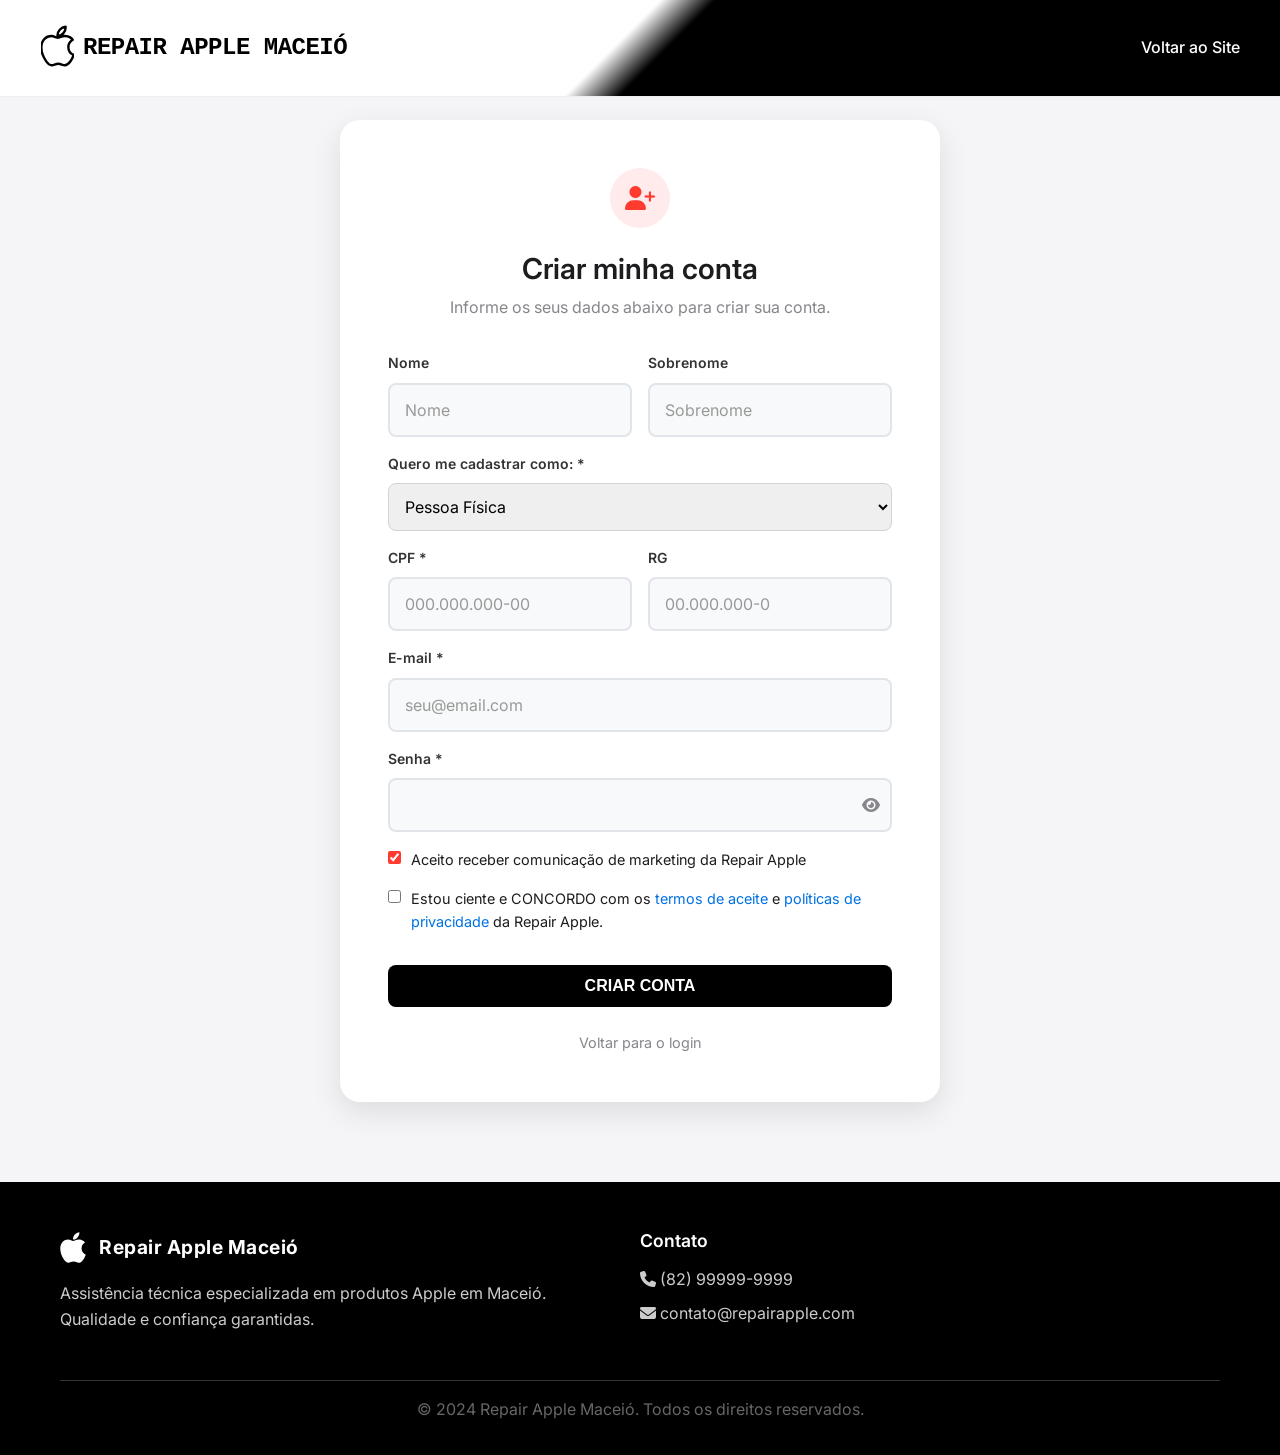
==== cadastro.html @ fc798af6 "Implement purchase flow, registration page, and UI updates" ====
<!DOCTYPE html>
<html lang="pt-BR">
<head>
    <meta charset="UTF-8">
    <meta name="viewport" content="width=device-width, initial-scale=1.0">
    <title>Cadastro - Repair Apple Maceió</title>
    <meta name="description" content="Crie sua conta na Repair Apple Maceió.">
    <link rel="stylesheet" href="styles.css?v=3.1">
    <link rel="preconnect" href="https://fonts.googleapis.com">
    <link rel="preconnect" href="https://fonts.gstatic.com" crossorigin>
    <link href="https://fonts.googleapis.com/css2?family=Inter:wght@300;400;500;600;700&display=swap" rel="stylesheet">
    <link rel="stylesheet" href="https://cdnjs.cloudflare.com/ajax/libs/font-awesome/6.4.0/css/all.min.css">
    <style>
        .login-section {
            padding: 120px 0 80px;
            background-color: #f5f5f7;
            min-height: 80vh;
            display: flex;
            align-items: center;
            justify-content: center;
        }
        .login-container {
            width: 100%;
            max-width: 600px; /* Reduced max-width for single column focus */
            margin: 0 auto;
            background: #fff;
            padding: 3rem;
            border-radius: 20px;
            box-shadow: 0 10px 30px rgba(0,0,0,0.1);
            display: flex;
            flex-direction: column;
            align-items: center;
        }
        
        .column-icon {
            width: 60px;
            height: 60px;
            border-radius: 50%;
            display: flex;
            align-items: center;
            justify-content: center;
            font-size: 1.5rem;
            margin-bottom: 1.5rem;
            background-color: #ffebeb;
            color: #ff3b30;
        }
        
        .column-title {
            font-size: 1.8rem;
            font-weight: 600;
            margin-bottom: 0.5rem;
            color: #1d1d1f;
        }
        
        .column-text {
            color: #86868b;
            margin-bottom: 2rem;
            font-size: 1rem;
            text-align: center;
        }
        
        .form-row {
            display: flex;
            gap: 1rem;
            width: 100%;
        }
        
        .form-group {
            width: 100%;
            margin-bottom: 1rem;
            text-align: left;
        }
        
        .form-label {
            display: block;
            margin-bottom: 0.5rem;
            font-size: 0.9rem;
            color: #1d1d1f;
            font-weight: 500;
        }
        
        .form-input, .form-select {
            width: 100%;
            padding: 12px;
            border: 1px solid #d2d2d7;
            border-radius: 8px;
            font-size: 1rem;
            transition: border-color 0.3s;
            font-family: 'Inter', sans-serif;
        }
        
        .form-input:focus, .form-select:focus {
            border-color: #0071e3;
            outline: none;
        }
        
        .password-container {
            position: relative;
        }
        
        .password-toggle {
            position: absolute;
            right: 12px;
            top: 50%;
            transform: translateY(-50%);
            color: #86868b;
            cursor: pointer;
        }
        
        .checkbox-group {
            width: 100%;
            display: flex;
            align-items: flex-start;
            gap: 10px;
            margin-bottom: 1rem;
            font-size: 0.9rem;
            color: #1d1d1f;
        }

        .checkbox-group input[type="checkbox"] {
            margin-top: 3px;
        }
        
        .checkbox-text a {
            color: #0071e3;
            text-decoration: none;
        }
        
        .checkbox-text a:hover {
            text-decoration: underline;
        }
        
        .btn-full {
            width: 100%;
            padding: 12px;
            border-radius: 8px;
            font-size: 1rem;
            font-weight: 600;
            cursor: pointer;
            transition: all 0.3s;
            border: none;
            margin-top: 1rem;
        }
        
        .btn-register {
            background-color: #000000; /* Black */
            color: white;
        }
        
        .btn-register:hover {
            background-color: #333333;
            transform: translateY(-2px);
        }
        
        .back-link {
            margin-top: 1.5rem;
            color: #86868b;
            text-decoration: none;
            font-size: 0.9rem;
            transition: color 0.3s;
        }
        
        .back-link:hover {
            color: #1d1d1f;
        }

        @media (max-width: 768px) {
            .form-row {
                flex-direction: column;
                gap: 0;
            }
            .login-container {
                padding: 2rem;
            }
        }
    </style>
</head>
<body>
    <!-- Header -->
    <header class="header">
        <nav class="nav">
            <div class="nav-container">
                <div class="nav-logo">
                    <a href="index.html" style="text-decoration: none; color: inherit; display: flex; align-items: center;">
                        <span class="logo-text">REPAIR APPLE MACEIÓ</span>
                    </a>
                </div>
                <!-- Simplified Menu -->
                <ul class="nav-menu">
                    <li><a href="index.html" class="nav-link">Voltar ao Site</a></li>
                </ul>
                <div class="nav-toggle">
                    <span class="bar"></span>
                    <span class="bar"></span>
                    <span class="bar"></span>
                </div>
            </div>
        </nav>
    </header>

    <section class="login-section">
        <div class="login-container">
            <div class="column-icon">
                <i class="fas fa-user-plus"></i>
            </div>
            <h2 class="column-title">Criar minha conta</h2>
            <p class="column-text">Informe os seus dados abaixo para criar sua conta.</p>
            
            <form style="width: 100%;">
                <div class="form-row">
                    <div class="form-group">
                        <label class="form-label">Nome</label>
                        <input type="text" class="form-input" placeholder="Nome" required>
                    </div>
                    <div class="form-group">
                        <label class="form-label">Sobrenome</label>
                        <input type="text" class="form-input" placeholder="Sobrenome" required>
                    </div>
                </div>
                
                <div class="form-group">
                    <label class="form-label">Quero me cadastrar como: *</label>
                    <select class="form-select">
                        <option value="pf">Pessoa Física</option>
                        <option value="pj">Pessoa Jurídica</option>
                    </select>
                </div>
                
                <div class="form-row">
                    <div class="form-group">
                        <label class="form-label">CPF *</label>
                        <input type="text" class="form-input" placeholder="000.000.000-00" required>
                    </div>
                    <div class="form-group">
                        <label class="form-label">RG</label>
                        <input type="text" class="form-input" placeholder="00.000.000-0">
                    </div>
                </div>
                
                <div class="form-group">
                    <label class="form-label">E-mail *</label>
                    <input type="email" class="form-input" placeholder="seu@email.com" required>
                </div>
                
                <div class="form-group">
                    <label class="form-label">Senha *</label>
                    <div class="password-container">
                        <input type="password" class="form-input" required>
                        <i class="fas fa-eye password-toggle"></i>
                    </div>
                </div>
                
                <div class="checkbox-group">
                    <input type="checkbox" id="marketing" checked style="accent-color: #ff3b30;">
                    <label for="marketing" class="checkbox-text">Aceito receber comunicação de marketing da Repair Apple</label>
                </div>
                
                <div class="checkbox-group">
                    <input type="checkbox" id="terms" required>
                    <label for="terms" class="checkbox-text">Estou ciente e CONCORDO com os <a href="#">termos de aceite</a> e <a href="#">políticas de privacidade</a> da Repair Apple.</label>
                </div>
                
                <button type="submit" class="btn-full btn-register">CRIAR CONTA</button>
            </form>
            
            <a href="login.html" class="back-link">Voltar para o login</a>
        </div>
    </section>

    <!-- Footer -->
    <footer class="footer">
        <div class="container">
            <div class="footer-content">
                <div class="footer-section">
                    <div class="footer-logo">
                        <img src="Logo/apple-icon-white.svg" alt="Repair Apple Maceió" class="footer-icon">
                        <span class="footer-logo-text">Repair Apple Maceió</span>
                    </div>
                    <p class="footer-description">Assistência técnica especializada em produtos Apple em Maceió. Qualidade e confiança garantidas.</p>
                </div>
                <div class="footer-section">
                    <h3 class="footer-title">Contato</h3>
                    <ul class="footer-links">
                        <li><a href="#"><i class="fas fa-phone"></i> (82) 99999-9999</a></li>
                        <li><a href="#"><i class="fas fa-envelope"></i> contato@repairapple.com</a></li>
                    </ul>
                </div>
            </div>
            <div class="footer-bottom">
                <p>&copy; 2024 Repair Apple Maceió. Todos os direitos reservados.</p>
            </div>
        </div>
    </footer>

    <script>
        document.addEventListener('DOMContentLoaded', () => {
            // Mobile Navigation Toggle
            const navToggle = document.querySelector('.nav-toggle');
            const navMenu = document.querySelector('.nav-menu');
            
            if (navToggle && navMenu) {
                navToggle.addEventListener('click', () => {
                    navMenu.classList.toggle('active');
                    const bars = navToggle.querySelectorAll('.bar');
                    bars.forEach((bar, index) => {
                        if (navMenu.classList.contains('active')) {
                            if (index === 0) bar.style.transform = 'rotate(45deg) translate(5px, 5px)';
                            if (index === 1) bar.style.opacity = '0';
                            if (index === 2) bar.style.transform = 'rotate(-45deg) translate(7px, -6px)';
                        } else {
                            bar.style.transform = 'none';
                            bar.style.opacity = '1';
                        }
                    });
                });
            }

            // Password Toggle
            const passwordToggle = document.querySelector('.password-toggle');
            const passwordInput = passwordToggle.previousElementSibling;
            
            passwordToggle.addEventListener('click', () => {
                const type = passwordInput.getAttribute('type') === 'password' ? 'text' : 'password';
                passwordInput.setAttribute('type', type);
                passwordToggle.classList.toggle('fa-eye');
                passwordToggle.classList.toggle('fa-eye-slash');
            });
        });
    </script>
</body>
</html>
---- styles.css ----
/* Reset and Base Styles */
* {
    margin: 0;
    padding: 0;
    box-sizing: border-box;
}

html {
    scroll-behavior: smooth;
}

body {
    font-family: 'Inter', -apple-system, BlinkMacSystemFont, 'Segoe UI', Roboto, sans-serif;
    line-height: 1.6;
    color: #333;
    background-color: #ffffff;
}

/* Container */
.container {
    max-width: 1200px;
    margin: 0 auto;
    padding: 0 20px;
}

/* Typography */
h1, h2, h3, h4, h5, h6 {
    font-weight: 600;
    line-height: 1.2;
    margin-bottom: 1rem;
}

p {
    margin-bottom: 1rem;
    color: #666;
}

.highlight {
    color: #000;
    font-weight: 700;
}

/* Buttons */
.btn {
    display: inline-block;
    padding: 12px 24px;
    border-radius: 8px;
    text-decoration: none;
    font-weight: 500;
    font-size: 14px;
    transition: all 0.3s ease;
    cursor: pointer;
    border: 2px solid transparent;
    text-align: center;
}

.btn.compare-product {
    border: 2px solid black;
    color: white;
    background-color: black;
}

.btn.compare-product:hover {
    background-color: #333;
    border-color: black;
    color: white;
    transform: translateY(-2px);
}

.btn-primary {
    background-color: #fff;
    color: #000;
    border-color: #fff;
}

.btn-primary:hover {
    background-color: #f0f0f0;
    border-color: #f0f0f0;
    transform: translateY(-2px);
}

.btn-secondary {
    background-color: transparent;
    color: #fff;
    border-color: #fff;
}

.btn-secondary:hover {
    background-color: #fff;
    color: #000;
    transform: translateY(-2px);
}

.btn-outline {
    background-color: transparent;
    color: #666;
    border-color: #ddd;
}

.btn-outline:hover {
    background-color: #000;
    color: #fff;
    border-color: #000;
}

.btn-full {
    width: 100%;
}

/* Header */
.header {
    position: fixed;
    top: 0;
    left: 0;
    right: 0;
    background-color: rgba(255, 255, 255, 0.95);
    backdrop-filter: blur(10px);
    z-index: 1000;
    border-bottom: 1px solid #eee;
}

.nav {
    padding: 1rem 0;
    background: linear-gradient(135deg, #ffffff 0%, #ffffff 45%, #000000 55%, #000000 100%);
    position: relative;
}

.nav::before {
    content: '';
    position: absolute;
    top: 0;
    left: 0;
    right: 0;
    bottom: 0;
    background: linear-gradient(135deg, #ffffff 0%, #ffffff 48%, #000000 52%, #000000 100%);
    clip-path: ellipse(150% 100% at 50% 0%);
}

.nav-container {
    max-width: 100%;
    margin: 0 auto;
    padding: 0 40px;
    display: flex;
    align-items: center;
    position: relative;
    z-index: 2;
    gap: 2rem;
}

.nav-logo {
    display: flex;
    align-items: center;
    gap: 0.5rem;
}

.nav-logo .logo-text {
    font-family: 'Courier New', monospace;
    font-size: 1.5rem;
    font-weight: bold;
    color: #000;
    letter-spacing: -0.5px;
    line-height: 64px;
    text-shadow: 1px 1px 2px rgba(255,255,255,0.8);
    display: flex;
    align-items: center;
}

.nav-logo .logo-text::before {
    content: '';
    display: inline-block;
    width: 35px;
    height: 44px;
    background-image: url('Logo/apple-icon.svg?v=2');
    background-size: contain;
    background-repeat: no-repeat;
    background-position: center;
    margin-right: 0.5rem;
    vertical-align: middle;
    margin-bottom: 5px;
}

.nav-menu {
    display: flex;
    list-style: none;
    gap: 1.5rem;
    margin-left: auto;
}

.nav-link {
    text-decoration: none;
    color: #ffffff;
    font-weight: 500;
    transition: color 0.3s ease;
    text-shadow: 1px 1px 2px rgba(0,0,0,0.5);
}

.nav-link:hover {
    color: #f0f0f0;
    text-shadow: 1px 1px 3px rgba(0,0,0,0.7);
}

.nav-cart {
    display: flex;
    align-items: center;
    margin-left: 0.5rem;
    position: relative;
}

.cart-link {
    position: relative;
    color: #ffffff;
    font-size: 1.2rem;
    text-decoration: none;
    padding: 0.5rem;
    border-radius: 50%;
    transition: all 0.3s ease;
    text-shadow: 1px 1px 2px rgba(0,0,0,0.5);
}

.cart-link:hover {
    color: #f0f0f0;
    background-color: rgba(255,255,255,0.1);
}

.cart-count {
    position: absolute;
    top: -5px;
    right: -5px;
    background-color: #ff4444;
    color: white;
    font-size: 0.7rem;
    font-weight: bold;
    padding: 2px 6px;
    border-radius: 50%;
    min-width: 18px;
    height: 18px;
    display: flex;
    align-items: center;
    justify-content: center;
    box-shadow: 0 2px 4px rgba(0,0,0,0.3);
}

.cart-dropdown {
    position: absolute;
    top: 100%;
    right: 0;
    width: 350px;
    background: white;
    border-radius: 12px;
    box-shadow: 0 10px 30px rgba(0,0,0,0.15);
    opacity: 0;
    visibility: hidden;
    transform: translateY(-10px) scale(0.95);
    transition: all 0.4s cubic-bezier(0.68, -0.55, 0.265, 1.55);
    z-index: 9999;
    margin-top: 10px;
    max-height: 500px;
    overflow-y: auto;
    border: 1px solid #e0e0e0;
}

.cart-dropdown.active {
    opacity: 1 !important;
    visibility: visible !important;
    transform: translateY(0) scale(1) !important;
    display: block;
}

/* Removed hover functionality to avoid conflicts with click */

/* Cart item animations */
.cart-item {
    animation: slideInCart 0.3s ease-out;
}

@keyframes slideInCart {
    from {
        opacity: 0;
        transform: translateX(20px);
    }
    to {
        opacity: 1;
        transform: translateX(0);
    }
}

/* Cart count badge animation */
.cart-count {
    animation: bounceIn 0.5s ease-out;
}

@keyframes bounceIn {
    0% {
        transform: scale(0);
    }
    50% {
        transform: scale(1.2);
    }
    100% {
        transform: scale(1);
    }
}

/* Pulse animation for cart icon when item is added */
@keyframes cartPulse {
    0% {
        transform: scale(1);
    }
    50% {
        transform: scale(1.1);
        color: #28a745;
    }
    100% {
        transform: scale(1);
    }
}

.cart-pulse {
    animation: cartPulse 0.6s ease-out;
}

.cart-header {
    padding: 1rem;
    border-bottom: 1px solid #eee;
}

.cart-header h3 {
    margin: 0;
    font-size: 1.1rem;
    color: #333;
    font-weight: 600;
}

.cart-items {
    max-height: 300px;
    overflow-y: auto;
    padding: 0.5rem 0;
}

.cart-empty {
    text-align: center;
    padding: 2rem 1rem;
    color: #666;
}

.cart-empty i {
    font-size: 2rem;
    margin-bottom: 0.5rem;
    opacity: 0.5;
}

.cart-empty p {
    margin: 0;
    font-size: 0.9rem;
}

.cart-item {
    display: flex;
    align-items: center;
    padding: 0.75rem 1rem;
    border-bottom: 1px solid #f0f0f0;
}

.cart-item:last-child {
    border-bottom: none;
}

.cart-item-image {
    width: 50px;
    height: 50px;
    background: #f5f5f5;
    border-radius: 8px;
    margin-right: 0.75rem;
    display: flex;
    align-items: center;
    justify-content: center;
    font-size: 1.2rem;
    color: #666;
}

.cart-item-details {
    flex: 1;
}

.cart-item-name {
    font-weight: 500;
    font-size: 0.9rem;
    color: #333;
    margin-bottom: 0.25rem;
}

.cart-item-price {
    color: #666;
    font-size: 0.8rem;
}

.cart-item-quantity {
    display: flex;
    align-items: center;
    gap: 0.5rem;
    margin-left: 0.75rem;
}

.quantity-btn {
    width: 24px;
    height: 24px;
    border: 1px solid #ddd;
    background: white;
    border-radius: 4px;
    display: flex;
    align-items: center;
    justify-content: center;
    cursor: pointer;
    font-size: 0.8rem;
    transition: all 0.2s ease;
}

.quantity-btn:hover {
    background: #f0f0f0;
    border-color: #ccc;
}

.quantity-number {
    font-weight: 500;
    min-width: 20px;
    text-align: center;
    font-size: 0.9rem;
}

.cart-footer {
    padding: 1rem;
    border-top: 1px solid #eee;
    background: #f9f9f9;
    border-radius: 0 0 12px 12px;
}

.cart-total {
    font-weight: 600;
    font-size: 1.1rem;
    color: #333;
    margin-bottom: 0.75rem;
    text-align: center;
}

.cart-checkout {
    width: 100%;
    padding: 0.75rem;
    font-weight: 600;
    border-radius: 8px;
    transition: all 0.3s ease;
    background: linear-gradient(135deg, #007bff, #0056b3);
    color: white;
    border: none;
    cursor: pointer;
    position: relative;
    overflow: hidden;
}

.cart-checkout:hover:not(:disabled) {
    background: linear-gradient(135deg, #0056b3, #004085);
    transform: translateY(-1px);
    box-shadow: 0 4px 12px rgba(0, 123, 255, 0.3);
}

.cart-checkout:disabled {
    background: #6c757d;
    cursor: not-allowed;
    opacity: 0.7;
}

.cart-checkout:active:not(:disabled) {
    transform: translateY(0);
    box-shadow: 0 2px 6px rgba(0, 123, 255, 0.2);
}

.nav-toggle {
    display: none;
    flex-direction: column;
    cursor: pointer;
}

.bar {
    width: 25px;
    height: 3px;
    background-color: #333;
    margin: 3px 0;
    transition: 0.3s;
}

/* Hero Section */
.hero {
    padding: 120px 0 80px;
    background: linear-gradient(135deg, #1a1a1a 0%, #000000 100%);
    min-height: 100vh;
    display: flex;
    align-items: center;
    position: relative;
    overflow: hidden;
}

.hero-carousel {
    position: absolute;
    top: 0;
    left: 0;
    width: 100%;
    height: 100%;
    z-index: 0;
}

.carousel-slide {
    position: absolute;
    top: 0;
    left: 0;
    width: 100%;
    height: 100%;
    background-size: cover;
    background-position: center;
    background-repeat: no-repeat;
    background-color: #000;
    opacity: 0;
    transition: opacity 1.5s ease-in-out;
}

.carousel-slide.active {
    opacity: 1;
}

.hero::before {
    content: '';
    position: absolute;
    top: 0;
    left: 0;
    right: 0;
    bottom: 0;
    background: rgba(0, 0, 0, 0.6);
    z-index: 1;
}

.hero-container {
    max-width: 1200px;
    margin: 0 auto;
    padding: 0 20px;
    display: grid;
    grid-template-columns: 1fr 1fr;
    gap: 4rem;
    align-items: center;
    position: relative;
    z-index: 2;
}

.hero-title {
    font-size: 3.5rem;
    font-weight: 700;
    color: #ffffff;
    margin-bottom: 1.5rem;
    line-height: 1.1;
    text-shadow: 2px 2px 4px rgba(0, 0, 0, 0.5);
}

.hero-subtitle {
    font-size: 1.2rem;
    color: #e0e0e0;
    margin-bottom: 2rem;
    line-height: 1.6;
    text-shadow: 1px 1px 2px rgba(0, 0, 0, 0.5);
}

.hero-buttons {
    display: flex;
    gap: 1rem;
    flex-wrap: wrap;
}

.hero-image {
    display: flex;
    justify-content: center;
    align-items: center;
}

.hero-devices {
    position: relative;
    width: 400px;
    height: 300px;
}

.device {
    position: absolute;
    border-radius: 12px;
    background: linear-gradient(145deg, #f0f0f0, #ffffff);
    box-shadow: 0 10px 30px rgba(0, 0, 0, 0.1);
    border: 1px solid #e0e0e0;
}

.device.iphone {
    width: 80px;
    height: 160px;
    top: 20px;
    left: 50px;
    border-radius: 20px;
    transform: rotate(-10deg);
}

.device.ipad {
    width: 120px;
    height: 160px;
    top: 50px;
    right: 80px;
    transform: rotate(5deg);
}

.device.macbook {
    width: 200px;
    height: 120px;
    bottom: 20px;
    left: 100px;
    border-radius: 8px;
    transform: rotate(-2deg);
}

/* Section Styles */
section {
    padding: 80px 0;
}

/* Products Section - Reduced top padding */
.products {
    padding: 20px 0 80px 0;
}

.section-header {
    text-align: center;
    margin-bottom: 4rem;
}

.section-title {
    font-size: 2.5rem;
    font-weight: 700;
    color: #000;
    margin-bottom: 1rem;
}

.section-subtitle {
    font-size: 1.1rem;
    color: #666;
    max-width: 600px;
    margin: 0 auto;
}

/* Services Section */
.services {
    background-color: #f8f9fa;
}

.services-grid {
    display: grid;
    grid-template-columns: repeat(auto-fit, minmax(280px, 1fr));
    gap: 2rem;
}

.service-card {
    background: #fff;
    padding: 2rem;
    border-radius: 12px;
    box-shadow: 0 5px 20px rgba(0, 0, 0, 0.08);
    transition: transform 0.3s ease, box-shadow 0.3s ease;
    border: 1px solid #f0f0f0;
}

.service-card:hover {
    transform: translateY(-5px);
    box-shadow: 0 10px 30px rgba(0, 0, 0, 0.15);
}

.service-icon {
    width: 60px;
    height: 60px;
    background-color: #000;
    border-radius: 12px;
    display: flex;
    align-items: center;
    justify-content: center;
    margin-bottom: 1.5rem;
}

.service-icon i {
    font-size: 24px;
    color: #fff;
}

.service-title {
    font-size: 1.3rem;
    font-weight: 600;
    color: #000;
    margin-bottom: 1rem;
}

.service-description {
    color: #666;
    margin-bottom: 1.5rem;
    line-height: 1.6;
}

.service-features {
    list-style: none;
}

.service-features li {
    padding: 0.5rem 0;
    color: #666;
    position: relative;
    padding-left: 1.5rem;
}

.service-features li:before {
    content: '✓';
    position: absolute;
    left: 0;
    color: #000;
    font-weight: bold;
}

/* Products Section */
.products-grid {
    display: grid;
    grid-template-columns: repeat(auto-fit, minmax(300px, 1fr));
    gap: 2rem;
}

/* Accessories Section */
.accessories-section {
    background: #ffffff;
}

.accessories-section .section-title {
    color: #000000;
    text-align: center;
}

.accessories-section .section-subtitle {
    color: #000000;
    font-style: italic;
}

/* Services Section */
.services-section {
    padding: 80px 0;
    background: #ffffff;
}

.services-section .section-title {
    color: #1a1a1a;
    margin-bottom: 20px;
}

.services-section .section-subtitle {
    color: #666;
    margin-bottom: 50px;
}

.services-grid {
    display: grid;
    grid-template-columns: repeat(auto-fit, minmax(280px, 1fr));
    gap: 25px;
    margin-top: 40px;
}

.service-card {
    background: #fff;
    border-radius: 12px;
    padding: 25px;
    box-shadow: 0 4px 20px rgba(0, 0, 0, 0.08);
    border: 1px solid #e9ecef;
    transition: all 0.3s ease;
    display: flex;
    flex-direction: column;
    align-items: center;
    text-align: center;
    min-height: 280px;
}

.service-card:hover {
    transform: translateY(-5px);
    box-shadow: 0 8px 30px rgba(0, 0, 0, 0.12);
}

.service-icon {
    margin-bottom: 20px;
    display: flex;
    justify-content: center;
    align-items: center;
}

.service-info {
    width: 100%;
    display: flex;
    flex-direction: column;
    flex-grow: 1;
}

.service-title {
    font-size: 1.3rem;
    font-weight: 600;
    color: #1a1a1a;
    margin-bottom: 12px;
}

.service-description {
    color: #666;
    line-height: 1.5;
    margin-bottom: 20px;
    flex-grow: 1;
    font-size: 0.95rem;
}

.service-price {
    font-size: 1.1rem;
    font-weight: 600;
    color: #1565c0;
    margin-bottom: 20px;
}

.service-card .btn {
    width: 100%;
    max-width: 200px;
    margin-top: auto;
}

@media (max-width: 768px) {
    .services-grid {
        grid-template-columns: 1fr;
        gap: 20px;
    }
    
    .service-card {
        padding: 20px;
        min-height: 250px;
    }
    
    .service-title {
        font-size: 1.2rem;
    }
    
    .service-description {
        font-size: 0.9rem;
    }
}

@media (max-width: 480px) {
    .services-section {
        padding: 60px 0;
    }
    
    .service-card {
        padding: 18px;
    }
}



.product-actions {
    display: flex;
    flex-direction: column;
    gap: 0.75rem;
    margin-top: 1rem;
}

.add-to-cart {
    background: #000;
    color: white;
    border: none;
    padding: 0.75rem 1.5rem;
    border-radius: 8px;
    font-weight: 600;
    cursor: pointer;
    transition: all 0.3s ease;
    font-size: 0.9rem;
}

.add-to-cart:hover {
    background: #333;
    transform: translateY(-2px);
    box-shadow: 0 4px 12px rgba(0, 0, 0, 0.3);
}

.add-to-cart:active {
    transform: translateY(0);
    box-shadow: 0 2px 6px rgba(0, 0, 0, 0.2);
}

.product-card:hover {
    transform: translateY(-5px);
}

.product-image {
    height: 200px;
    background: transparent;
    display: flex;
    align-items: center;
    justify-content: center;
    padding: 20px;
    position: relative; /* Added for carousel positioning */
}

/* Product Carousel Styles */
.product-carousel .carousel-images {
    width: 100%;
    height: 100%;
    display: flex;
    align-items: center;
    justify-content: center;
}

.product-carousel .product-img {
    display: none; /* Hide all by default */
}

.product-carousel .product-img.active {
    display: block; /* Show only active */
    animation: fadeIn 0.4s ease-in-out;
}

@keyframes fadeIn {
    from { opacity: 0.5; }
    to { opacity: 1; }
}

.carousel-btn {
    position: absolute;
    top: 50%;
    transform: translateY(-50%);
    background: rgba(0, 0, 0, 0.1);
    color: #333;
    border: none;
    width: 32px;
    height: 32px;
    border-radius: 50%;
    cursor: pointer;
    z-index: 10;
    display: flex;
    align-items: center;
    justify-content: center;
    transition: all 0.3s ease;
    font-size: 18px;
    opacity: 0; /* Hidden by default */
}

.product-image:hover .carousel-btn {
    opacity: 1; /* Show on hover */
}

.carousel-btn:hover {
    background: rgba(0, 0, 0, 0.8);
    color: #fff;
}

.prev-btn {
    left: 5px;
}

.next-btn {
    right: 5px;
}

.product-img {
    max-width: 100%;
    max-height: 100%;
    width: auto;
    height: auto;
    object-fit: contain;
    border: none;
    outline: none;
}

.product-placeholder {
    width: 120px;
    height: 120px;
    border-radius: 12px;
    background: linear-gradient(145deg, #e0e0e0, #ffffff);
    box-shadow: 0 5px 15px rgba(0, 0, 0, 0.1);
}

.product-placeholder.iphone-product {
    width: 60px;
    height: 120px;
    border-radius: 20px;
}

.product-placeholder.ipad-product {
    width: 90px;
    height: 120px;
    border-radius: 8px;
}

.product-placeholder.macbook-product {
    width: 140px;
    height: 90px;
    border-radius: 8px;
}

/* Products Section */
.products {
    background-color: #f5f5f7;
    padding: 80px 0;
}

.products-grid {
    display: grid;
    grid-template-columns: repeat(auto-fit, minmax(280px, 1fr));
    gap: 30px;
    margin-top: 40px;
}

.product-card {
    background: #fff;
    border-radius: 12px;
    overflow: hidden;
    box-shadow: 0 5px 20px rgba(0, 0, 0, 0.08);
    transition: transform 0.3s ease;
    border: 1px solid #f0f0f0;
}

.product-info {
    padding: 1.5rem;
    display: flex;
    flex-direction: column;
    align-items: center;
    text-align: center;
}

.product-name {
    font-size: 1.3rem;
    font-weight: 600;
    color: #000;
    margin-bottom: 0.5rem;
    text-align: center !important;
    width: 100%;
    display: block;
}

.titulo-produto {
    text-align: center;
    font-weight: 600;
    width: 100%;
    display: block;
    margin: 0 auto;
}

.product-description {
    color: #666;
    margin-bottom: 1rem;
    font-size: 0.9rem;
    text-align: center;
    width: 100%;
}



.product-price {
    font-size: 1.2rem;
    font-weight: 600;
    color: #000;
    margin-bottom: 1rem;
    text-align: center;
}

.product-price .installment-value {
    display: block;
    font-size: 1.5rem;
    font-weight: 700;
    color: #007AFF;
    margin-top: 0.5rem;
    text-align: center;
}

/* Image Zoom Modal */
.image-modal {
    display: none;
    position: fixed;
    z-index: 9999;
    left: 0;
    top: 0;
    width: 100%;
    height: 100%;
    background-color: rgba(0, 0, 0, 0.9);
    animation: fadeIn 0.3s ease;
}

.image-modal.active {
    display: flex;
    align-items: center;
    justify-content: center;
}

.modal-content {
    position: relative;
    max-width: 90%;
    max-height: 90%;
    animation: zoomIn 0.3s ease;
}

.modal-image {
    width: 100%;
    height: auto;
    max-width: 800px;
    max-height: 600px;
    object-fit: contain;
    border-radius: 8px;
    box-shadow: 0 20px 60px rgba(0, 0, 0, 0.5);
}

.modal-close {
    position: absolute;
    top: -40px;
    right: 0;
    color: white;
    font-size: 2rem;
    font-weight: bold;
    cursor: pointer;
    background: none;
    border: none;
    padding: 5px 10px;
    border-radius: 50%;
    transition: all 0.3s ease;
}

.modal-close:hover {
    background-color: rgba(255, 255, 255, 0.2);
    transform: scale(1.1);
}

@keyframes fadeIn {
    from { opacity: 0; }
    to { opacity: 1; }
}

@keyframes zoomIn {
    from {
        transform: scale(0.5);
        opacity: 0;
    }
    to {
        transform: scale(1);
        opacity: 1;
    }
}

/* Product image cursor */
.product-img {
    max-width: 100%;
    max-height: 100%;
    width: auto;
    height: auto;
    object-fit: contain;
    border: none;
    outline: none;
    cursor: pointer;
    transition: transform 0.3s ease;
}

.product-img:hover {
    transform: scale(1.05);
}

/* About Section */
.about {
    background-color: #f8f9fa;
}

.about-content {
    display: grid;
    grid-template-columns: 1fr 1fr;
    gap: 4rem;
    align-items: center;
}

.about-description {
    font-size: 1.1rem;
    color: #666;
    margin-bottom: 2rem;
    line-height: 1.7;
}

.about-features {
    display: flex;
    flex-direction: column;
    gap: 1.5rem;
}

.feature {
    display: flex;
    gap: 1rem;
    align-items: flex-start;
}

.feature-icon {
    width: 50px;
    height: 50px;
    background-color: #000;
    border-radius: 10px;
    display: flex;
    align-items: center;
    justify-content: center;
    flex-shrink: 0;
}

.feature-icon i {
    font-size: 20px;
    color: #fff;
}

.feature-content h3 {
    font-size: 1.1rem;
    font-weight: 600;
    color: #000;
    margin-bottom: 0.5rem;
}

.feature-content p {
    color: #666;
    font-size: 0.9rem;
    margin: 0;
}

.about-image {
    display: flex;
    justify-content: center;
    align-items: center;
}

.about-placeholder {
    width: 300px;
    height: 200px;
    background: linear-gradient(145deg, #e0e0e0, #ffffff);
    border-radius: 12px;
    box-shadow: 0 10px 30px rgba(0, 0, 0, 0.1);
}

.about-img {
    width: 100%;
    max-width: 700px;
    height: auto;
    border-radius: 12px;
    box-shadow: 0 10px 30px rgba(0, 0, 0, 0.15);
    object-fit: cover;
    transition: transform 0.3s ease;
}

.about-img:hover {
    transform: scale(1.02);
}

/* Contact Section */
.contact-content {
    display: grid;
    grid-template-columns: 1fr 1fr;
    gap: 4rem;
}

.contact-item {
    display: flex;
    gap: 1rem;
    align-items: center;
    margin-bottom: 2rem;
}

.contact-icon {
    width: 50px;
    height: 50px;
    background-color: #000;
    border-radius: 10px;
    display: flex;
    align-items: center;
    justify-content: center;
    flex-shrink: 0;
}

.contact-icon i {
    font-size: 20px;
    color: #fff;
}

.contact-details h3 {
    font-size: 1.1rem;
    font-weight: 600;
    color: #000;
    margin-bottom: 0.5rem;
}

.contact-details p {
    color: #666;
    margin: 0;
}

/* Form Styles */
.form {
    background: #f8f9fa;
    padding: 2rem;
    border-radius: 12px;
    border: 1px solid #e0e0e0;
}

.form-group {
    margin-bottom: 1.5rem;
}

.form-input {
    width: 100%;
    padding: 12px 16px;
    border: 2px solid #e0e0e0;
    border-radius: 8px;
    font-size: 14px;
    font-family: inherit;
    transition: border-color 0.3s ease;
    background-color: #fff;
}

.form-input:focus {
    outline: none;
    border-color: #000;
}

.form-input::placeholder {
    color: #999;
}

textarea.form-input {
    resize: vertical;
    min-height: 100px;
}

/* Credit Card Section */
.credit-card-section {
    padding: 80px 0;
    background: linear-gradient(135deg, #667eea 0%, #764ba2 100%);
    min-height: 100vh;
    display: flex;
    align-items: center;
}

.credit-card-container {
    display: grid;
    grid-template-columns: 1fr 1fr;
    gap: 60px;
    align-items: center;
    max-width: 1200px;
    margin: 0 auto;
}

/* Credit Card */
.credit-card {
    position: relative;
    width: 400px;
    height: 250px;
    margin: 0 auto;
    perspective: 1000px;
}

.card-front,
.card-back {
    position: absolute;
    width: 100%;
    height: 100%;
    border-radius: 15px;
    box-shadow: 0 15px 35px rgba(0, 0, 0, 0.3);
    transition: transform 0.6s;
    backface-visibility: hidden;
    overflow: hidden;
}

.card-front {
    background: linear-gradient(135deg, #1e3c72 0%, #2a5298 100%);
    color: white;
    padding: 30px;
    display: flex;
    flex-direction: column;
    justify-content: space-between;
}

.card-back {
    background: linear-gradient(135deg, #2a5298 0%, #1e3c72 100%);
    color: white;
    transform: rotateY(180deg);
    padding: 20px;
}

.credit-card.flipped .card-front {
    transform: rotateY(-180deg);
}

.credit-card.flipped .card-back {
    transform: rotateY(0deg);
}

/* Card Front Elements */
.card-logo {
    display: flex;
    justify-content: space-between;
    align-items: center;
    margin-bottom: 20px;
}

.logo-chip {
    width: 50px;
    height: 35px;
    background: linear-gradient(135deg, #ffd700 0%, #ffed4e 100%);
    border-radius: 8px;
    position: relative;
}

.logo-chip::before {
    content: '';
    position: absolute;
    top: 50%;
    left: 50%;
    transform: translate(-50%, -50%);
    width: 30px;
    height: 20px;
    background: repeating-linear-gradient(
        45deg,
        transparent,
        transparent 2px,
        rgba(0,0,0,0.1) 2px,
        rgba(0,0,0,0.1) 4px
    );
}

.logo-brand {
    font-size: 24px;
    font-weight: bold;
    letter-spacing: 2px;
}

.card-number {
    font-size: 24px;
    font-weight: 500;
    letter-spacing: 4px;
    margin: 20px 0;
    font-family: 'Courier New', monospace;
}

.card-info {
    display: flex;
    justify-content: space-between;
    align-items: flex-end;
}

.card-holder,
.card-expiry {
    display: flex;
    flex-direction: column;
}

.label {
    font-size: 10px;
    text-transform: uppercase;
    letter-spacing: 1px;
    opacity: 0.8;
    margin-bottom: 5px;
}

.value {
    font-size: 16px;
    font-weight: 500;
    text-transform: uppercase;
}

/* Card Back Elements */
.card-stripe {
    width: 100%;
    height: 50px;
    background: #000;
    margin: 20px 0;
}

.card-cvv-area {
    background: white;
    color: black;
    padding: 10px;
    margin: 20px 0;
    border-radius: 5px;
    display: flex;
    justify-content: space-between;
    align-items: center;
}

.cvv-label {
    font-size: 12px;
    font-weight: bold;
}

.cvv-value {
    font-family: 'Courier New', monospace;
    font-size: 16px;
    letter-spacing: 2px;
}

.card-signature {
    background: white;
    color: black;
    padding: 8px;
    margin-top: 10px;
    border-radius: 3px;
    font-size: 14px;
    font-style: italic;
}

/* Credit Card Form */
.credit-card-form {
    background: white;
    padding: 40px;
    border-radius: 15px;
    box-shadow: 0 10px 30px rgba(0, 0, 0, 0.1);
}

.form-group {
    margin-bottom: 25px;
}

.form-row {
    display: grid;
    grid-template-columns: 1fr 1fr;
    gap: 20px;
}

.form-group label {
    display: block;
    margin-bottom: 8px;
    font-weight: 600;
    color: #333;
    font-size: 14px;
}

.form-group input {
    width: 100%;
    padding: 15px;
    border: 2px solid #e1e5e9;
    border-radius: 8px;
    font-size: 16px;
    transition: all 0.3s ease;
    background: #f8f9fa;
}

.form-group input:focus {
    outline: none;
    border-color: #667eea;
    background: white;
    box-shadow: 0 0 0 3px rgba(102, 126, 234, 0.1);
}

.form-group input.valid {
    border-color: #28a745;
    background: #f8fff9;
}

.form-group input.invalid {
    border-color: #dc3545;
    background: #fff8f8;
}

.validation-message {
    margin-top: 8px;
    font-size: 12px;
    min-height: 16px;
}

.validation-message.valid {
    color: #28a745;
}

.validation-message.invalid {
    color: #dc3545;
}

.card-status {
    margin-top: 20px;
    padding: 15px;
    border-radius: 8px;
    text-align: center;
    font-weight: 600;
    min-height: 20px;
}

.card-status.valid {
    background: #d4edda;
    color: #155724;
    border: 1px solid #c3e6cb;
}

.card-status.invalid {
    background: #f8d7da;
    color: #721c24;
    border: 1px solid #f5c6cb;
}

/* Responsive Design */
@media (max-width: 768px) {
    .credit-card-container {
        grid-template-columns: 1fr;
        gap: 40px;
        text-align: center;
    }
    
    .credit-card {
        width: 320px;
        height: 200px;
    }
    
    .card-front {
        padding: 20px;
    }
    
    .card-number {
        font-size: 18px;
    }
    
    .form-row {
        grid-template-columns: 1fr;
    }
    
    .credit-card-form {
        padding: 30px 20px;
    }
}

/* Footer */
.footer {
    background-color: #000;
    color: #fff;
    padding: 3rem 0 1rem;
}

.footer-content {
    display: grid;
    grid-template-columns: 2fr 1fr 1fr;
    gap: 2rem;
    margin-bottom: 2rem;
}

.footer-logo {
    display: flex;
    align-items: center;
    margin-bottom: 1rem;
}

.footer-icon {
    height: 35px;
    width: auto;
    margin-right: 0.8rem;
}

.footer-logo-text {
    font-size: 1.2rem;
    font-weight: 700;
    color: #fff;
    letter-spacing: 0.5px;
}

.footer-description {
    color: #ccc;
    line-height: 1.6;
}

.footer-title {
    font-size: 1.1rem;
    font-weight: 600;
    margin-bottom: 1rem;
    color: #fff;
}

.footer-links {
    list-style: none;
}

.footer-links li {
    margin-bottom: 0.5rem;
}

.footer-links a {
    color: #ccc;
    text-decoration: none;
    transition: color 0.3s ease;
}

.footer-links a:hover {
    color: #fff;
}

.footer-bottom {
    border-top: 1px solid #333;
    padding-top: 1rem;
    text-align: center;
    color: #999;
}

/* Responsive Design */
/* Large Desktop Styles */
@media (min-width: 1200px) {
    .products-grid {
        grid-template-columns: repeat(3, 1fr);
        gap: 2rem;
    }
    
    .services-grid {
        grid-template-columns: repeat(3, 1fr);
        gap: 2rem;
    }
}

/* Tablet Styles */
@media (max-width: 1024px) and (min-width: 769px) {
    .container {
        padding: 0 30px;
    }
    
    .hero-container {
        gap: 3rem;
    }
    
    .hero-title {
        font-size: 3rem;
    }
    
    .hero-devices {
        width: 350px;
        height: 250px;
    }
    
    .products-grid {
        grid-template-columns: repeat(2, 1fr);
        gap: 1.5rem;
    }
    
    .services-grid {
        grid-template-columns: repeat(2, 1fr);
        gap: 20px;
    }
    
    .about-content {
        gap: 3rem;
    }
    
    .contact-content {
        gap: 3rem;
    }
}

/* Small Tablet / Large Phone Styles */
@media (max-width: 768px) and (min-width: 481px) {
    .products-grid {
        grid-template-columns: repeat(2, 1fr);
        gap: 1rem;
    }
    
    .product-card {
        max-width: none;
    }
}

@media (max-width: 768px) {
    .container {
        padding: 0 20px;
    }
    
    .nav-menu {
        position: fixed;
        left: -100%;
        top: 70px;
        flex-direction: column;
        background-color: #fff;
        width: 100%;
        text-align: center;
        transition: 0.3s;
        box-shadow: 0 10px 27px rgba(0, 0, 0, 0.05);
        padding: 2rem 0;
        z-index: 1000;
    }

    .nav-menu.active {
        left: 0;
    }
    
    .nav-item {
        margin: 0.5rem 0;
    }
    
    .nav-link {
        font-size: 1.1rem;
        padding: 0.75rem 1rem;
    }

    .nav-toggle {
        display: flex;
    }

    .nav-cart {
        position: absolute;
        right: 60px;
        top: 50%;
        transform: translateY(-50%);
        margin-left: 0;
    }

    .cart-link {
        padding: 0.3rem;
        font-size: 1.1rem;
    }
    
    .hero {
        padding: 100px 0 60px;
        min-height: 80vh;
    }

    .hero-container {
        grid-template-columns: 1fr;
        text-align: center;
        gap: 2rem;
    }

    .hero-title {
        font-size: 2.5rem;
        line-height: 1.2;
        margin-bottom: 1rem;
    }
    
    .hero-subtitle {
        font-size: 1.1rem;
        margin-bottom: 1.5rem;
    }
    
    .hero-buttons {
        flex-direction: column;
        align-items: center;
        gap: 0.75rem;
    }
    
    .btn {
        width: 100%;
        max-width: 280px;
        padding: 0.875rem 1.5rem;
        font-size: 1rem;
    }

    .hero-devices {
        width: 300px;
        height: 200px;
    }

    .device.iphone {
        width: 60px;
        height: 120px;
    }

    .device.ipad {
        width: 90px;
        height: 120px;
    }

    .device.macbook {
        width: 150px;
        height: 90px;
    }

    section {
        padding: 60px 0;
    }
    
    .section-header {
        margin-bottom: 3rem;
    }
    
    .section-title {
        font-size: 2rem;
        margin-bottom: 1rem;
    }
    
    .section-subtitle {
        font-size: 1rem;
    }

    .services-grid {
        grid-template-columns: 1fr;
        gap: 1.5rem;
    }
    
    .service-card {
        padding: 1.5rem;
        min-height: auto;
    }

    .products-grid {
        grid-template-columns: 1fr;
        gap: 1.5rem;
    }
    
    .product-card {
        max-width: 400px;
        margin: 0 auto;
    }
    
    .product-actions {
        flex-direction: column;
        gap: 0.5rem;
    }
    
    .product-actions .btn {
        width: 100%;
        max-width: none;
    }

    .about-content {
        grid-template-columns: 1fr;
        gap: 2rem;
        text-align: center;
    }

    .contact-content {
        grid-template-columns: 1fr;
        gap: 2rem;
    }
    
    .contact-form {
        padding: 1.5rem;
    }

    .footer-content {
        grid-template-columns: 1fr;
        text-align: center;
        gap: 2rem;
    }
    
    /* Modal adjustments for mobile */
    .modal-content {
        max-width: 95%;
        max-height: 85%;
    }
    
    .modal-close {
        top: -35px;
        font-size: 1.5rem;
    }
}

@media (max-width: 480px) {
    .container {
        padding: 0 15px;
    }
    
    .header {
        padding: 0.75rem 0;
    }
    
    .nav-container {
        padding: 0 15px;
    }
    
    .logo-text {
        font-size: 1rem;
    }
    
    .nav-cart {
        right: 50px;
    }
    
    .hero {
        padding: 80px 0 40px;
        min-height: 70vh;
    }

    .hero-title {
        font-size: 1.8rem;
        line-height: 1.1;
    }

    .hero-subtitle {
        font-size: 0.95rem;
        margin-bottom: 1.25rem;
    }
    
    .hero-devices {
        width: 250px;
        height: 150px;
    }
    
    section {
        padding: 40px 0;
    }

    .section-title {
        font-size: 1.6rem;
    }
    
    .section-subtitle {
        font-size: 0.9rem;
    }

    .btn {
        padding: 0.75rem 1.25rem;
        font-size: 0.9rem;
        max-width: 100%;
    }
    
    .product-card {
        max-width: 100%;
    }
    
    .product-name {
        font-size: 1.1rem;
    }
    
    .product-description {
        font-size: 0.85rem;
    }
    
    .product-price {
        font-size: 1.1rem;
    }

    .service-card {
        padding: 1.25rem;
        min-height: auto;
    }
    
    .service-title {
        font-size: 1.1rem;
    }
    
    .service-description {
        font-size: 0.85rem;
    }
    
    .contact-form {
        padding: 1.25rem;
    }
    
    .form-group input,
    .form-group textarea {
        font-size: 1rem;
        padding: 0.75rem;
    }
    
    /* Modal adjustments for very small screens */
    .modal-content {
        max-width: 98%;
        max-height: 80%;
    }
    
    .modal-close {
        top: -30px;
        font-size: 1.25rem;
        padding: 3px 8px;
    }
}

/* Animations */
@keyframes fadeInUp {
    from {
        opacity: 0;
        transform: translateY(30px);
    }
    to {
        opacity: 1;
        transform: translateY(0);
    }
}



.service-card,
.product-card,
.feature {
    animation: fadeInUp 0.6s ease forwards;
}

/* Smooth scrolling for all browsers */
html {
    scroll-behavior: smooth;
}

/* Custom scrollbar */
::-webkit-scrollbar {
    width: 8px;
}

::-webkit-scrollbar-track {
    background: #f1f1f1;
}

::-webkit-scrollbar-thumb {
    background: #888;
    border-radius: 4px;
}

::-webkit-scrollbar-thumb:hover {
    background: #555;
}
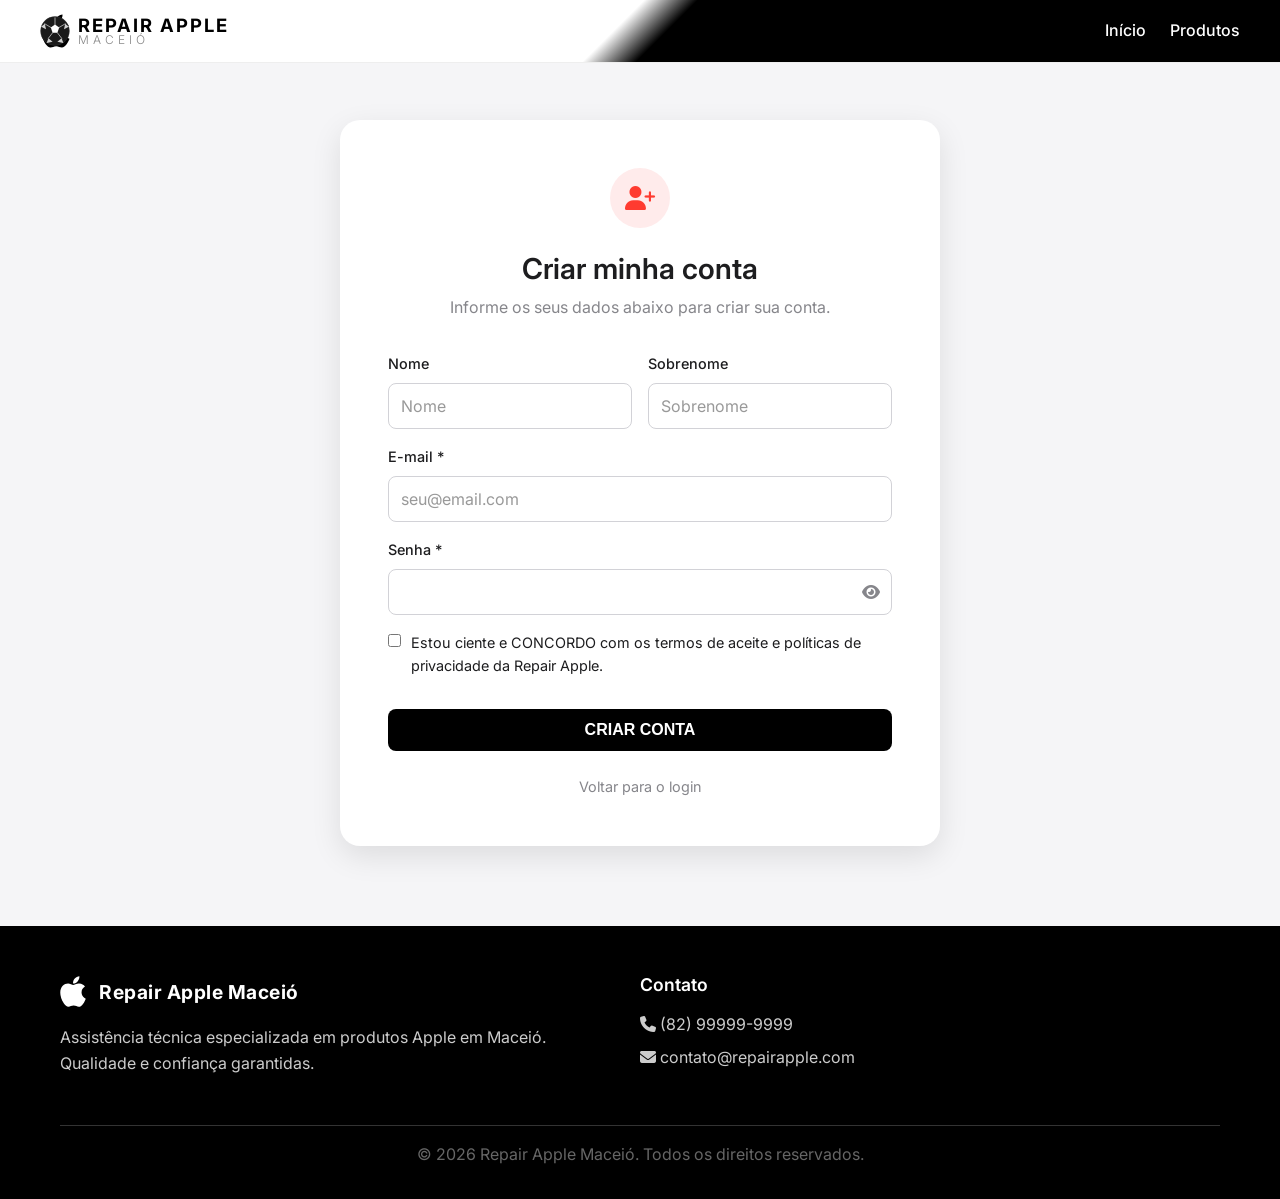
==== commit 8ec1cf99: "Fluxo de compra completo: login, cadastro com API, painel admin com aba clientes, correcao de logos " ====
--- a/cadastro.html
+++ b/cadastro.html
@@ -182,12 +182,13 @@
             <div class="nav-container">
                 <div class="nav-logo">
                     <a href="index.html" style="text-decoration: none; color: inherit; display: flex; align-items: center;">
-                        <span class="logo-text">REPAIR APPLE MACEIÓ</span>
+                        <span class="logo-text"><span class="brand-main">REPAIR APPLE</span><span class="brand-city">MACEIÓ</span></span>
                     </a>
                 </div>
                 <!-- Simplified Menu -->
                 <ul class="nav-menu">
-                    <li><a href="index.html" class="nav-link">Voltar ao Site</a></li>
+                    <li><a href="index.html#home" class="nav-link">Início</a></li>
+                    <li><a href="index.html#products" class="nav-link">Produtos</a></li>
                 </ul>
                 <div class="nav-toggle">
                     <span class="bar"></span>
@@ -206,58 +207,34 @@
             <h2 class="column-title">Criar minha conta</h2>
             <p class="column-text">Informe os seus dados abaixo para criar sua conta.</p>
             
-            <form style="width: 100%;">
+            <form id="cadastroForm" style="width: 100%;">
                 <div class="form-row">
                     <div class="form-group">
                         <label class="form-label">Nome</label>
-                        <input type="text" class="form-input" placeholder="Nome" required>
+                        <input type="text" id="cadNome" class="form-input" placeholder="Nome" required>
                     </div>
                     <div class="form-group">
                         <label class="form-label">Sobrenome</label>
-                        <input type="text" class="form-input" placeholder="Sobrenome" required>
-                    </div>
-                </div>
-                
-                <div class="form-group">
-                    <label class="form-label">Quero me cadastrar como: *</label>
-                    <select class="form-select">
-                        <option value="pf">Pessoa Física</option>
-                        <option value="pj">Pessoa Jurídica</option>
-                    </select>
-                </div>
-                
-                <div class="form-row">
-                    <div class="form-group">
-                        <label class="form-label">CPF *</label>
-                        <input type="text" class="form-input" placeholder="000.000.000-00" required>
-                    </div>
-                    <div class="form-group">
-                        <label class="form-label">RG</label>
-                        <input type="text" class="form-input" placeholder="00.000.000-0">
+                        <input type="text" id="cadSobrenome" class="form-input" placeholder="Sobrenome" required>
                     </div>
                 </div>
                 
                 <div class="form-group">
                     <label class="form-label">E-mail *</label>
-                    <input type="email" class="form-input" placeholder="seu@email.com" required>
+                    <input type="email" id="cadEmail" class="form-input" placeholder="seu@email.com" required>
                 </div>
                 
                 <div class="form-group">
                     <label class="form-label">Senha *</label>
                     <div class="password-container">
-                        <input type="password" class="form-input" required>
+                        <input type="password" id="cadPassword" class="form-input" required>
                         <i class="fas fa-eye password-toggle"></i>
                     </div>
-                </div>
-                
-                <div class="checkbox-group">
-                    <input type="checkbox" id="marketing" checked style="accent-color: #ff3b30;">
-                    <label for="marketing" class="checkbox-text">Aceito receber comunicação de marketing da Repair Apple</label>
                 </div>
                 
                 <div class="checkbox-group">
                     <input type="checkbox" id="terms" required>
-                    <label for="terms" class="checkbox-text">Estou ciente e CONCORDO com os <a href="#">termos de aceite</a> e <a href="#">políticas de privacidade</a> da Repair Apple.</label>
+                    <label for="terms" class="checkbox-text">Estou ciente e CONCORDO com os termos de aceite e políticas de privacidade da Repair Apple.</label>
                 </div>
                 
                 <button type="submit" class="btn-full btn-register">CRIAR CONTA</button>
@@ -287,7 +264,7 @@
                 </div>
             </div>
             <div class="footer-bottom">
-                <p>&copy; 2024 Repair Apple Maceió. Todos os direitos reservados.</p>
+                <p>&copy; 2026 Repair Apple Maceió. Todos os direitos reservados.</p>
             </div>
         </div>
     </footer>
@@ -319,12 +296,86 @@
             const passwordToggle = document.querySelector('.password-toggle');
             const passwordInput = passwordToggle.previousElementSibling;
             
-            passwordToggle.addEventListener('click', () => {
-                const type = passwordInput.getAttribute('type') === 'password' ? 'text' : 'password';
-                passwordInput.setAttribute('type', type);
-                passwordToggle.classList.toggle('fa-eye');
-                passwordToggle.classList.toggle('fa-eye-slash');
-            });
+            if (passwordToggle && passwordInput) {
+                passwordToggle.addEventListener('click', () => {
+                    const type = passwordInput.getAttribute('type') === 'password' ? 'text' : 'password';
+                    passwordInput.setAttribute('type', type);
+                    passwordToggle.classList.toggle('fa-eye');
+                    passwordToggle.classList.toggle('fa-eye-slash');
+                });
+            }
+
+            // Cadastro form: send to server then redirect
+            const cadastroForm = document.getElementById('cadastroForm');
+            if (cadastroForm) {
+                cadastroForm.addEventListener('submit', async (e) => {
+                    e.preventDefault();
+                    const nome = document.getElementById('cadNome').value.trim();
+                    const sobrenome = document.getElementById('cadSobrenome').value.trim();
+                    const email = document.getElementById('cadEmail').value.trim();
+                    const password = document.getElementById('cadPassword').value.trim();
+                    
+                    if (!nome || !email || !password) {
+                        alert('Por favor, preencha todos os campos obrigatórios.');
+                        return;
+                    }
+                    
+                    const btn = cadastroForm.querySelector('.btn-register');
+                    btn.textContent = 'ENVIANDO...';
+                    btn.style.backgroundColor = '#666';
+                    btn.style.color = '#fff';
+                    btn.disabled = true;
+                    
+                    try {
+                        const API_BASE = window.location.hostname === 'localhost' || window.location.hostname === '127.0.0.1' 
+                            ? 'http://127.0.0.1:8000' 
+                            : 'https://repair-apple-maceio.onrender.com';
+                        
+                        const response = await fetch(API_BASE + '/api/register', {
+                            method: 'POST',
+                            headers: { 'Content-Type': 'application/json' },
+                            body: JSON.stringify({
+                                name: nome,
+                                sobrenome: sobrenome,
+                                email: email,
+                                password: password
+                            })
+                        });
+                        
+                        const result = await response.json();
+                        
+                        if (response.ok) {
+                            // Store user info locally
+                            localStorage.setItem('userEmail', email);
+                            localStorage.setItem('userName', nome);
+                            
+                            // Show success
+                            btn.textContent = 'CONTA CRIADA COM SUCESSO! ✅';
+                            btn.style.backgroundColor = '#28a745';
+                            btn.style.color = '#fff';
+                            
+                            // Redirect to checkout
+                            setTimeout(() => {
+                                window.location.href = 'checkout.html';
+                            }, 1500);
+                        } else {
+                            // Show error from server
+                            btn.textContent = 'CRIAR CONTA';
+                            btn.style.backgroundColor = '#000000';
+                            btn.style.color = '#fff';
+                            btn.disabled = false;
+                            alert(result.error || 'Erro ao criar conta. Tente novamente.');
+                        }
+                    } catch (err) {
+                        console.error('Erro ao enviar cadastro:', err);
+                        btn.textContent = 'CRIAR CONTA';
+                        btn.style.backgroundColor = '#000000';
+                        btn.style.color = '#fff';
+                        btn.disabled = false;
+                        alert('Erro de conexão com o servidor. Verifique sua internet e tente novamente.');
+                    }
+                });
+            }
         });
     </script>
 </body>
--- a/styles.css
+++ b/styles.css
@@ -13,17 +13,15 @@
     font-family: 'Inter', -apple-system, BlinkMacSystemFont, 'Segoe UI', Roboto, sans-serif;
     line-height: 1.6;
     color: #333;
-    background-color: #ffffff;
-}
-
-/* Container */
+    background-color: #faf9f6;
+}
+
 .container {
     max-width: 1200px;
     margin: 0 auto;
     padding: 0 20px;
 }
 
-/* Typography */
 h1, h2, h3, h4, h5, h6 {
     font-weight: 600;
     line-height: 1.2;
@@ -153,31 +151,78 @@
     gap: 0.5rem;
 }
 
+/* === NOVA LOGO PREMIUM === */
 .nav-logo .logo-text {
-    font-family: 'Courier New', monospace;
-    font-size: 1.5rem;
-    font-weight: bold;
+    font-family: 'Inter', -apple-system, BlinkMacSystemFont, sans-serif;
+    font-size: 1.1rem;
+    font-weight: 600;
     color: #000;
-    letter-spacing: -0.5px;
-    line-height: 64px;
-    text-shadow: 1px 1px 2px rgba(255,255,255,0.8);
+    letter-spacing: 1.5px;
+    line-height: 1;
+    text-shadow: none;
     display: flex;
-    align-items: center;
-}
-
-.nav-logo .logo-text::before {
+    flex-direction: column;
+    align-items: flex-start;
+    gap: 0;
+    position: relative;
+    padding-left: 38px;
+}
+
+.nav-logo .logo-text span {
+    display: block;
+}
+
+.nav-logo .logo-text .brand-main {
+    font-size: 1.15rem;
+    font-weight: 700;
+    letter-spacing: 2px;
+}
+
+.nav-logo .logo-text .brand-city {
+    font-size: 0.75rem;
+    font-weight: 300;
+    letter-spacing: 4px;
+    color: #888;
+    text-transform: uppercase;
+}
+
+.nav-logo .logo-text::before,
+.nav-logo .logo-text::after {
     content: '';
-    display: inline-block;
-    width: 35px;
-    height: 44px;
-    background-image: url('Logo/apple-icon.svg?v=2');
+    position: absolute;
+    left: 0;
+    top: 50%;
+    transform: translateY(-50%);
+    width: 30px;
+    height: 38px;
     background-size: contain;
     background-repeat: no-repeat;
     background-position: center;
-    margin-right: 0.5rem;
-    vertical-align: middle;
-    margin-bottom: 5px;
-}
+    flex-shrink: 0;
+}
+
+.nav-logo .logo-text::before {
+    background-image: url('Logo/apple-icon.svg?v=2');
+    animation: logoSwapApple 6s ease-in-out infinite;
+}
+
+.nav-logo .logo-text::after {
+    background-image: url('Logo/soccer-ball.svg');
+    animation: logoSwapBall 6s ease-in-out infinite;
+}
+
+@keyframes logoSwapApple {
+    0%, 35% { opacity: 1; transform: translateY(-50%) scale(1) rotate(0deg); }
+    40%, 60% { opacity: 0; transform: translateY(-50%) scale(0.5) rotate(360deg); }
+    65%, 100% { opacity: 1; transform: translateY(-50%) scale(1) rotate(0deg); }
+}
+
+@keyframes logoSwapBall {
+    0%, 35% { opacity: 0; transform: translateY(-50%) scale(0.5) rotate(-360deg); }
+    40%, 60% { opacity: 1; transform: translateY(-50%) scale(1) rotate(0deg); }
+    65%, 100% { opacity: 0; transform: translateY(-50%) scale(0.5) rotate(360deg); }
+}
+/* === FIM NOVA LOGO === */
 
 .nav-menu {
     display: flex;
@@ -208,6 +253,7 @@
 
 .cart-link {
     position: relative;
+    display: inline-block;
     color: #ffffff;
     font-size: 1.2rem;
     text-decoration: none;
@@ -220,6 +266,17 @@
 .cart-link:hover {
     color: #f0f0f0;
     background-color: rgba(255,255,255,0.1);
+    animation: cartWiggle 0.6s ease-in-out;
+}
+
+@keyframes cartWiggle {
+    0%, 100% { transform: rotate(0deg); }
+    15% { transform: rotate(12deg); }
+    30% { transform: rotate(-10deg); }
+    45% { transform: rotate(8deg); }
+    60% { transform: rotate(-6deg); }
+    75% { transform: rotate(3deg); }
+    90% { transform: rotate(-1deg); }
 }
 
 .cart-count {
@@ -266,1830 +323,523 @@
     display: block;
 }
 
-/* Removed hover functionality to avoid conflicts with click */
-
-/* Cart item animations */
 .cart-item {
     animation: slideInCart 0.3s ease-out;
 }
 
 @keyframes slideInCart {
-    from {
-        opacity: 0;
-        transform: translateX(20px);
-    }
-    to {
-        opacity: 1;
-        transform: translateX(0);
-    }
-}
-
-/* Cart count badge animation */
-.cart-count {
-    animation: bounceIn 0.5s ease-out;
+    from { opacity: 0; transform: translateX(20px); }
+    to { opacity: 1; transform: translateX(0); }
 }
 
 @keyframes bounceIn {
-    0% {
-        transform: scale(0);
-    }
-    50% {
-        transform: scale(1.2);
-    }
-    100% {
-        transform: scale(1);
-    }
-}
-
-/* Pulse animation for cart icon when item is added */
+    0% { transform: scale(0); }
+    50% { transform: scale(1.2); }
+    100% { transform: scale(1); }
+}
+
 @keyframes cartPulse {
-    0% {
-        transform: scale(1);
-    }
-    50% {
-        transform: scale(1.1);
-        color: #28a745;
-    }
-    100% {
-        transform: scale(1);
-    }
-}
-
-.cart-pulse {
-    animation: cartPulse 0.6s ease-out;
-}
-
-.cart-header {
-    padding: 1rem;
-    border-bottom: 1px solid #eee;
-}
-
-.cart-header h3 {
-    margin: 0;
-    font-size: 1.1rem;
-    color: #333;
-    font-weight: 600;
-}
-
-.cart-items {
-    max-height: 300px;
-    overflow-y: auto;
-    padding: 0.5rem 0;
-}
-
-.cart-empty {
+    0% { transform: scale(1); }
+    50% { transform: scale(1.1); color: #28a745; }
+    100% { transform: scale(1); }
+}
+
+.cart-pulse { animation: cartPulse 0.6s ease-out; }
+
+.cart-header { padding: 1rem; border-bottom: 1px solid #eee; }
+.cart-header h3 { margin: 0; font-size: 1.1rem; color: #333; font-weight: 600; }
+.cart-items { max-height: 300px; overflow-y: auto; padding: 0.5rem 0; }
+.cart-empty { text-align: center; padding: 2rem 1rem; color: #666; }
+.cart-empty i { font-size: 2rem; margin-bottom: 0.5rem; opacity: 0.5; }
+.cart-empty p { margin: 0; font-size: 0.9rem; }
+
+.cart-item { display: flex; align-items: center; padding: 0.75rem 1rem; border-bottom: 1px solid #f0f0f0; }
+.cart-item:last-child { border-bottom: none; }
+.cart-item-image { width: 50px; height: 50px; background: #f5f5f5; border-radius: 8px; margin-right: 0.75rem; display: flex; align-items: center; justify-content: center; font-size: 1.2rem; color: #666; }
+.cart-item-details { flex: 1; }
+.cart-item-name { font-weight: 500; font-size: 0.9rem; color: #333; margin-bottom: 0.25rem; }
+.cart-item-price { color: #666; font-size: 0.8rem; }
+.cart-item-quantity { display: flex; align-items: center; gap: 0.5rem; margin-left: 0.75rem; }
+.quantity-btn { width: 24px; height: 24px; border: 1px solid #ddd; background: white; border-radius: 4px; display: flex; align-items: center; justify-content: center; cursor: pointer; font-size: 0.8rem; transition: all 0.2s ease; }
+.quantity-btn:hover { background: #f0f0f0; border-color: #ccc; }
+.quantity-number { font-weight: 500; min-width: 20px; text-align: center; font-size: 0.9rem; }
+
+.cart-footer { padding: 1rem; border-top: 1px solid #eee; background: #f9f9f9; border-radius: 0 0 12px 12px; }
+.cart-total { font-weight: 600; font-size: 1.1rem; color: #333; margin-bottom: 0.75rem; text-align: center; }
+.cart-checkout { width: 100%; padding: 0.75rem; font-weight: 600; border-radius: 8px; transition: all 0.3s ease; background: linear-gradient(135deg, #007bff, #0056b3); color: white; border: none; cursor: pointer; position: relative; overflow: hidden; }
+.cart-checkout:hover:not(:disabled) { background: linear-gradient(135deg, #0056b3, #004085); transform: translateY(-1px); box-shadow: 0 4px 12px rgba(0, 123, 255, 0.3); }
+.cart-checkout:disabled { background: #6c757d; cursor: not-allowed; opacity: 0.7; }
+.cart-checkout:active:not(:disabled) { transform: translateY(0); box-shadow: 0 2px 6px rgba(0, 123, 255, 0.2); }
+
+.nav-toggle { display: none; flex-direction: column; cursor: pointer; }
+.bar { width: 25px; height: 3px; background-color: #333; margin: 3px 0; transition: 0.3s; }
+
+/* Hero Section */
+.hero { padding: 120px 0 80px; background: linear-gradient(135deg, #1a1a1a 0%, #000000 100%); min-height: 100vh; display: flex; align-items: center; position: relative; overflow: hidden; }
+.hero-carousel { position: absolute; top: 0; left: 0; width: 100%; height: 100%; z-index: 0; }
+.carousel-slide { position: absolute; top: 0; left: 0; width: 100%; height: 100%; background-size: cover; background-position: center; background-repeat: no-repeat; background-color: #000; opacity: 0; transition: opacity 1.5s ease-in-out; }
+.carousel-slide.active { opacity: 1; }
+.hero::before { content: ''; position: absolute; top: 0; left: 0; right: 0; bottom: 0; background: rgba(0, 0, 0, 0.6); z-index: 1; }
+.hero-container { max-width: 1200px; margin: 0 auto; padding: 0 20px; display: grid; grid-template-columns: 1fr 1fr; gap: 4rem; align-items: center; position: relative; z-index: 2; }
+.hero-title { font-size: 3.5rem; font-weight: 700; color: #ffffff; margin-bottom: 1.5rem; line-height: 1.1; text-shadow: 2px 2px 4px rgba(0, 0, 0, 0.5); }
+.hero-subtitle { font-size: 1.2rem; color: #e0e0e0; margin-bottom: 2rem; line-height: 1.6; text-shadow: 1px 1px 2px rgba(0, 0, 0, 0.5); }
+.hero-buttons { display: flex; gap: 1rem; flex-wrap: wrap; }
+
+/* Section Styles */
+section { padding: 80px 0; }
+.products { padding: 20px 0 80px 0; }
+.section-header { text-align: center; margin-bottom: 4rem; }
+.section-title { font-size: 2.5rem; font-weight: 700; color: #000; margin-bottom: 1rem; }
+.section-subtitle { font-size: 1.1rem; color: #666; max-width: 600px; margin: 0 auto; }
+
+/* Services Section */
+.services { background-color: #f4f3f1; }
+.services-grid { display: grid; grid-template-columns: repeat(auto-fit, minmax(280px, 1fr)); gap: 2rem; }
+.service-card { background: #fff; border-radius: 12px; padding: 25px; box-shadow: 0 4px 20px rgba(0, 0, 0, 0.08); border: 1px solid #e9ecef; transition: all 0.3s ease; display: flex; flex-direction: column; align-items: center; text-align: center; min-height: 280px; }
+.service-card:hover { transform: translateY(-5px); box-shadow: 0 10px 30px rgba(0, 0, 0, 0.15); }
+.service-icon { width: 60px; height: 60px; background-color: #000; border-radius: 12px; display: flex; align-items: center; justify-content: center; margin-bottom: 1.5rem; }
+.service-icon i { font-size: 24px; color: #fff; }
+.service-title { font-size: 1.3rem; font-weight: 600; color: #000; margin-bottom: 1rem; }
+.service-description { color: #666; margin-bottom: 1.5rem; line-height: 1.6; }
+.service-features { list-style: none; }
+.service-features li { padding: 0.5rem 0; color: #666; position: relative; padding-left: 1.5rem; }
+.service-features li:before { content: '\2713'; position: absolute; left: 0; color: #000; font-weight: bold; }
+
+/* Products Section */
+.products { background-color: #faf9f6; padding: 80px 0; }
+.products-grid { display: grid; grid-template-columns: repeat(auto-fit, minmax(280px, 1fr)); gap: 30px; margin-top: 40px; }
+.product-card { position: relative; background: #fff; border-radius: 12px; overflow: hidden; box-shadow: 0 5px 20px rgba(0, 0, 0, 0.08); transition: transform 0.3s ease; border: 1px solid #f0f0f0; }
+.discount-badge { position: absolute; top: 15px; right: 15px; background-color: #ff3b30; color: white; padding: 6px 12px; border-radius: 20px; font-weight: 600; font-size: 0.9rem; z-index: 20; box-shadow: 0 2px 8px rgba(255, 59, 48, 0.3); }
+.product-info { padding: 1.5rem; display: flex; flex-direction: column; align-items: center; text-align: center; }
+.product-name { font-size: 1.3rem; font-weight: 600; color: #000; margin-bottom: 0.5rem; width: 100%; display: block; }
+.product-description { color: #666; margin-bottom: 1rem; font-size: 0.9rem; text-align: center; width: 100%; }
+.product-price { font-size: 1.2rem; font-weight: 600; color: #000; margin-bottom: 1rem; text-align: center; }
+.product-price .installment-value { display: block; font-size: 1.5rem; font-weight: 700; color: #007AFF; margin-top: 0.5rem; text-align: center; }
+.product-actions { display: flex; flex-direction: column; gap: 0.75rem; margin-top: 1rem; }
+.add-to-cart { background: #000; color: white; border: none; padding: 0.75rem 1.5rem; border-radius: 8px; font-weight: 600; cursor: pointer; transition: all 0.3s ease; font-size: 0.9rem; }
+.add-to-cart:hover { background: #333; transform: translateY(-2px); box-shadow: 0 4px 12px rgba(0, 0, 0, 0.3); }
+.add-to-cart:active { transform: translateY(0); box-shadow: 0 2px 6px rgba(0, 0, 0, 0.2); }
+.product-card:hover { transform: translateY(-5px); }
+.product-image { height: 200px; background: transparent; display: flex; align-items: center; justify-content: center; padding: 20px; position: relative; }
+.product-carousel .carousel-images { width: 100%; height: 100%; display: flex; align-items: center; justify-content: center; }
+.product-carousel .product-img { display: none; }
+.product-carousel .product-img.active { display: block; animation: fadeIn 0.4s ease-in-out; }
+@keyframes fadeIn { from { opacity: 0.5; } to { opacity: 1; } }
+.carousel-btn { position: absolute; top: 50%; transform: translateY(-50%); background: rgba(0, 0, 0, 0.1); color: #333; border: none; width: 32px; height: 32px; border-radius: 50%; cursor: pointer; z-index: 10; display: flex; align-items: center; justify-content: center; transition: all 0.3s ease; font-size: 18px; opacity: 0; }
+.product-image:hover .carousel-btn { opacity: 1; }
+.carousel-btn:hover { background: rgba(0, 0, 0, 0.8); color: #fff; }
+.prev-btn { left: 5px; }
+.next-btn { right: 5px; }
+.product-img { max-width: 100%; max-height: 100%; width: auto; height: auto; object-fit: contain; border: none; outline: none; cursor: pointer; transition: transform 0.3s ease; }
+.product-img:hover { transform: scale(1.05); }
+
+/* Image Zoom Modal */
+.image-modal { display: none; position: fixed; z-index: 9999; left: 0; top: 0; width: 100%; height: 100%; background-color: rgba(0, 0, 0, 0.9); animation: fadeIn 0.3s ease; }
+.image-modal.active { display: flex; align-items: center; justify-content: center; }
+.modal-content { position: relative; max-width: 90%; max-height: 90%; animation: zoomIn 0.3s ease; }
+.modal-image { width: 100%; height: auto; max-width: 800px; max-height: 600px; object-fit: contain; border-radius: 8px; box-shadow: 0 20px 60px rgba(0, 0, 0, 0.5); }
+.modal-close { position: absolute; top: -40px; right: 0; color: white; font-size: 2rem; font-weight: bold; cursor: pointer; background: none; border: none; padding: 5px 10px; border-radius: 50%; transition: all 0.3s ease; }
+.modal-close:hover { background-color: rgba(255, 255, 255, 0.2); transform: scale(1.1); }
+@keyframes zoomIn { from { transform: scale(0.5); opacity: 0; } to { transform: scale(1); opacity: 1; } }
+
+/* About Section */
+.about { background-color: #f4f3f1; }
+.about-content { display: grid; grid-template-columns: 1fr 1fr; gap: 4rem; align-items: center; }
+.about-description { font-size: 1.1rem; color: #666; margin-bottom: 2rem; line-height: 1.7; }
+.about-features { display: flex; flex-direction: column; gap: 1.5rem; }
+.certificate-carousel { position: relative; width: 100%; max-width: 500px; margin: 0 auto; display: flex; align-items: center; justify-content: center; }
+.cert-images { width: 100%; overflow: hidden; position: relative; border-radius: 8px; box-shadow: 0 4px 12px rgba(0,0,0,0.1); }
+.cert-img { width: 100%; height: auto; display: none; transition: transform 0.3s ease; }
+.cert-img.active { display: block; animation: fadeEffect 0.5s; }
+@keyframes fadeEffect { from {opacity: 0.4} to {opacity: 1} }
+.cert-btn { cursor: pointer; position: absolute; top: 50%; width: auto; padding: 16px; margin-top: -22px; color: white; font-weight: bold; font-size: 30px; transition: 0.3s ease; border-radius: 0 3px 3px 0; user-select: none; background-color: transparent; border: none; z-index: 10; opacity: 0; text-shadow: 1px 1px 5px rgba(0,0,0,0.8); }
+.certificate-carousel:hover .cert-btn { opacity: 1; }
+.cert-next { right: 0; border-radius: 3px 0 0 3px; }
+.cert-prev { left: 0; border-radius: 0 3px 3px 0; }
+.cert-btn:hover { background-color: transparent; transform: scale(1.2); }
+.feature { display: flex; gap: 1rem; align-items: flex-start; }
+.feature-icon { width: 50px; height: 50px; background-color: #000; border-radius: 10px; display: flex; align-items: center; justify-content: center; flex-shrink: 0; }
+.feature-icon i { font-size: 20px; color: #fff; }
+.feature-content h3 { font-size: 1.1rem; font-weight: 600; color: #000; margin-bottom: 0.5rem; }
+.feature-content p { color: #666; font-size: 0.9rem; margin: 0; }
+
+/* Contact Section */
+.contact-content { display: grid; grid-template-columns: 1fr 1fr; gap: 4rem; }
+.contact-item { display: flex; gap: 1rem; align-items: center; margin-bottom: 2rem; text-decoration: none; border-radius: 12px; padding: 12px; transition: all 0.3s ease; cursor: pointer; }
+.contact-item:hover { background-color: #f8f8f8; transform: translateX(8px); box-shadow: 0 4px 12px rgba(0, 0, 0, 0.08); }
+.contact-item:hover .contact-icon { background-color: #0071e3; transform: scale(1.1); }
+.contact-item:hover .contact-details h3 { color: #0071e3; }
+.contact-icon { width: 50px; height: 50px; background-color: #000; border-radius: 10px; display: flex; align-items: center; justify-content: center; flex-shrink: 0; transition: all 0.3s ease; }
+.contact-icon i { font-size: 20px; color: #fff; }
+.contact-details h3 { font-size: 1.1rem; font-weight: 600; color: #000; margin-bottom: 0.5rem; transition: color 0.3s ease; }
+.contact-details p { color: #666; margin: 0; }
+
+/* Form Styles */
+.form { background: #f8f9fa; padding: 2rem; border-radius: 12px; border: 1px solid #e0e0e0; }
+.form-group { margin-bottom: 1.5rem; }
+.form-input { width: 100%; padding: 12px 16px; border: 2px solid #e0e0e0; border-radius: 8px; font-size: 14px; font-family: inherit; transition: border-color 0.3s ease; background-color: #fff; }
+.form-input:focus { outline: none; border-color: #000; }
+.form-input::placeholder { color: #999; }
+textarea.form-input { resize: vertical; min-height: 100px; }
+
+/* =============================================
+   TRUST LAB SECTION
+   ============================================= */
+.trust-lab-section {
+    background-color: #faf9f6;
+    padding: 80px 0;
+}
+
+.trust-lab-container {
+    max-width: 900px;
+    margin: 0 auto;
+}
+
+/* Video Placeholder & Real Video */
+.trust-lab-video-wrapper {
+    margin-bottom: 3rem;
     text-align: center;
-    padding: 2rem 1rem;
-    color: #666;
-}
-
-.cart-empty i {
-    font-size: 2rem;
-    margin-bottom: 0.5rem;
-    opacity: 0.5;
-}
-
-.cart-empty p {
-    margin: 0;
-    font-size: 0.9rem;
-}
-
-.cart-item {
-    display: flex;
-    align-items: center;
-    padding: 0.75rem 1rem;
-    border-bottom: 1px solid #f0f0f0;
-}
-
-.cart-item:last-child {
-    border-bottom: none;
-}
-
-.cart-item-image {
-    width: 50px;
-    height: 50px;
-    background: #f5f5f5;
-    border-radius: 8px;
-    margin-right: 0.75rem;
+}
+
+.trust-lab-video-wrapper-real {
+    max-width: 800px;
+    margin: 0 auto;
+    border-radius: 16px;
+    overflow: hidden;
+    box-shadow: 0 8px 32px rgba(0,0,0,0.15);
+    aspect-ratio: 16 / 9;
+}
+
+.trust-lab-video-iframe {
+    width: 100%;
+    height: 100%;
+    border: none;
+    display: block;
+}
+
+.trust-lab-video-placeholder {
+    background: linear-gradient(135deg, #1a1a2e 0%, #16213e 50%, #0f3460 100%);
+    border-radius: 16px;
+    aspect-ratio: 16 / 9;
+    max-width: 800px;
+    margin: 0 auto;
     display: flex;
     align-items: center;
     justify-content: center;
-    font-size: 1.2rem;
-    color: #666;
-}
-
-.cart-item-details {
-    flex: 1;
-}
-
-.cart-item-name {
-    font-weight: 500;
-    font-size: 0.9rem;
-    color: #333;
-    margin-bottom: 0.25rem;
-}
-
-.cart-item-price {
-    color: #666;
-    font-size: 0.8rem;
-}
-
-.cart-item-quantity {
-    display: flex;
-    align-items: center;
-    gap: 0.5rem;
-    margin-left: 0.75rem;
-}
-
-.quantity-btn {
-    width: 24px;
-    height: 24px;
-    border: 1px solid #ddd;
-    background: white;
-    border-radius: 4px;
-    display: flex;
-    align-items: center;
-    justify-content: center;
-    cursor: pointer;
-    font-size: 0.8rem;
-    transition: all 0.2s ease;
-}
-
-.quantity-btn:hover {
-    background: #f0f0f0;
-    border-color: #ccc;
-}
-
-.quantity-number {
-    font-weight: 500;
-    min-width: 20px;
-    text-align: center;
-    font-size: 0.9rem;
-}
-
-.cart-footer {
-    padding: 1rem;
-    border-top: 1px solid #eee;
-    background: #f9f9f9;
-    border-radius: 0 0 12px 12px;
-}
-
-.cart-total {
-    font-weight: 600;
-    font-size: 1.1rem;
-    color: #333;
-    margin-bottom: 0.75rem;
-    text-align: center;
-}
-
-.cart-checkout {
-    width: 100%;
-    padding: 0.75rem;
-    font-weight: 600;
-    border-radius: 8px;
-    transition: all 0.3s ease;
-    background: linear-gradient(135deg, #007bff, #0056b3);
-    color: white;
-    border: none;
-    cursor: pointer;
     position: relative;
     overflow: hidden;
-}
-
-.cart-checkout:hover:not(:disabled) {
-    background: linear-gradient(135deg, #0056b3, #004085);
-    transform: translateY(-1px);
-    box-shadow: 0 4px 12px rgba(0, 123, 255, 0.3);
-}
-
-.cart-checkout:disabled {
-    background: #6c757d;
-    cursor: not-allowed;
-    opacity: 0.7;
-}
-
-.cart-checkout:active:not(:disabled) {
-    transform: translateY(0);
-    box-shadow: 0 2px 6px rgba(0, 123, 255, 0.2);
-}
-
-.nav-toggle {
-    display: none;
-    flex-direction: column;
+    box-shadow: 0 8px 32px rgba(0,0,0,0.15);
     cursor: pointer;
-}
-
-.bar {
-    width: 25px;
-    height: 3px;
-    background-color: #333;
-    margin: 3px 0;
-    transition: 0.3s;
-}
-
-/* Hero Section */
-.hero {
-    padding: 120px 0 80px;
-    background: linear-gradient(135deg, #1a1a1a 0%, #000000 100%);
-    min-height: 100vh;
-    display: flex;
-    align-items: center;
-    position: relative;
-    overflow: hidden;
-}
-
-.hero-carousel {
-    position: absolute;
-    top: 0;
-    left: 0;
-    width: 100%;
-    height: 100%;
-    z-index: 0;
-}
-
-.carousel-slide {
-    position: absolute;
-    top: 0;
-    left: 0;
-    width: 100%;
-    height: 100%;
-    background-size: cover;
-    background-position: center;
-    background-repeat: no-repeat;
-    background-color: #000;
-    opacity: 0;
-    transition: opacity 1.5s ease-in-out;
-}
-
-.carousel-slide.active {
-    opacity: 1;
-}
-
-.hero::before {
-    content: '';
-    position: absolute;
-    top: 0;
-    left: 0;
-    right: 0;
-    bottom: 0;
-    background: rgba(0, 0, 0, 0.6);
-    z-index: 1;
-}
-
-.hero-container {
-    max-width: 1200px;
-    margin: 0 auto;
-    padding: 0 20px;
-    display: grid;
-    grid-template-columns: 1fr 1fr;
-    gap: 4rem;
-    align-items: center;
-    position: relative;
-    z-index: 2;
-}
-
-.hero-title {
-    font-size: 3.5rem;
-    font-weight: 700;
-    color: #ffffff;
-    margin-bottom: 1.5rem;
-    line-height: 1.1;
-    text-shadow: 2px 2px 4px rgba(0, 0, 0, 0.5);
-}
-
-.hero-subtitle {
-    font-size: 1.2rem;
-    color: #e0e0e0;
-    margin-bottom: 2rem;
-    line-height: 1.6;
-    text-shadow: 1px 1px 2px rgba(0, 0, 0, 0.5);
-}
-
-.hero-buttons {
-    display: flex;
-    gap: 1rem;
-    flex-wrap: wrap;
-}
-
-.hero-image {
-    display: flex;
-    justify-content: center;
-    align-items: center;
-}
-
-.hero-devices {
-    position: relative;
-    width: 400px;
-    height: 300px;
-}
-
-.device {
-    position: absolute;
-    border-radius: 12px;
-    background: linear-gradient(145deg, #f0f0f0, #ffffff);
-    box-shadow: 0 10px 30px rgba(0, 0, 0, 0.1);
-    border: 1px solid #e0e0e0;
-}
-
-.device.iphone {
+    transition: transform 0.3s ease, box-shadow 0.3s ease;
+}
+
+.trust-lab-video-placeholder:hover {
+    transform: scale(1.02);
+    box-shadow: 0 12px 40px rgba(0,0,0,0.25);
+}
+
+.video-placeholder-content {
+    text-align: center;
+    color: #fff;
+}
+
+.video-play-icon {
     width: 80px;
-    height: 160px;
-    top: 20px;
-    left: 50px;
-    border-radius: 20px;
-    transform: rotate(-10deg);
-}
-
-.device.ipad {
-    width: 120px;
-    height: 160px;
-    top: 50px;
-    right: 80px;
-    transform: rotate(5deg);
-}
-
-.device.macbook {
-    width: 200px;
-    height: 120px;
-    bottom: 20px;
-    left: 100px;
-    border-radius: 8px;
-    transform: rotate(-2deg);
-}
-
-/* Section Styles */
-section {
-    padding: 80px 0;
-}
-
-/* Products Section - Reduced top padding */
-.products {
-    padding: 20px 0 80px 0;
-}
-
-.section-header {
-    text-align: center;
-    margin-bottom: 4rem;
-}
-
-.section-title {
-    font-size: 2.5rem;
-    font-weight: 700;
-    color: #000;
-    margin-bottom: 1rem;
-}
-
-.section-subtitle {
-    font-size: 1.1rem;
-    color: #666;
-    max-width: 600px;
-    margin: 0 auto;
-}
-
-/* Services Section */
-.services {
-    background-color: #f8f9fa;
-}
-
-.services-grid {
-    display: grid;
-    grid-template-columns: repeat(auto-fit, minmax(280px, 1fr));
-    gap: 2rem;
-}
-
-.service-card {
-    background: #fff;
-    padding: 2rem;
-    border-radius: 12px;
-    box-shadow: 0 5px 20px rgba(0, 0, 0, 0.08);
-    transition: transform 0.3s ease, box-shadow 0.3s ease;
-    border: 1px solid #f0f0f0;
-}
-
-.service-card:hover {
-    transform: translateY(-5px);
-    box-shadow: 0 10px 30px rgba(0, 0, 0, 0.15);
-}
-
-.service-icon {
-    width: 60px;
-    height: 60px;
-    background-color: #000;
-    border-radius: 12px;
-    display: flex;
+    height: 80px;
+    background: rgba(255,255,255,0.15);
+    border-radius: 50%;
+    display: inline-flex;
     align-items: center;
     justify-content: center;
     margin-bottom: 1.5rem;
-}
-
-.service-icon i {
-    font-size: 24px;
+    backdrop-filter: blur(10px);
+    border: 2px solid rgba(255,255,255,0.3);
+    transition: all 0.3s ease;
+    animation: pulse 2s infinite;
+}
+
+.trust-lab-video-placeholder:hover .video-play-icon {
+    background: rgba(255,255,255,0.25);
+    border-color: rgba(255,255,255,0.5);
+    transform: scale(1.1);
+}
+
+.video-play-icon i {
+    font-size: 2rem;
     color: #fff;
-}
-
-.service-title {
-    font-size: 1.3rem;
-    font-weight: 600;
-    color: #000;
-    margin-bottom: 1rem;
-}
-
-.service-description {
-    color: #666;
-    margin-bottom: 1.5rem;
-    line-height: 1.6;
-}
-
-.service-features {
-    list-style: none;
-}
-
-.service-features li {
-    padding: 0.5rem 0;
-    color: #666;
-    position: relative;
-    padding-left: 1.5rem;
-}
-
-.service-features li:before {
-    content: '✓';
-    position: absolute;
-    left: 0;
-    color: #000;
-    font-weight: bold;
-}
-
-/* Products Section */
-.products-grid {
+    margin-left: 4px;
+}
+
+@keyframes pulse {
+    0%, 100% { box-shadow: 0 0 0 0 rgba(255,255,255,0.3); }
+    50% { box-shadow: 0 0 0 20px rgba(255,255,255,0); }
+}
+
+.video-placeholder-text {
+    font-size: 1.5rem;
+    font-weight: 700;
+    letter-spacing: 0.05em;
+    margin-bottom: 0.5rem;
+}
+
+.video-placeholder-hint {
+    font-size: 0.85rem;
+    color: rgba(255,255,255,0.5);
+    font-weight: 400;
+}
+
+.video-note {
+    color: #888;
+    font-size: 0.9rem;
+    margin-top: 1rem;
+    font-style: italic;
+}
+
+/* Trust Cards Grid */
+.trust-cards-grid {
     display: grid;
-    grid-template-columns: repeat(auto-fit, minmax(300px, 1fr));
-    gap: 2rem;
-}
-
-/* Accessories Section */
-.accessories-section {
-    background: #ffffff;
-}
-
-.accessories-section .section-title {
-    color: #000000;
+    grid-template-columns: repeat(auto-fit, minmax(200px, 1fr));
+    gap: 1.25rem;
+    margin-bottom: 2.5rem;
+}
+
+.trust-card {
+    background: #fff;
+    border-radius: 14px;
+    padding: 1.75rem 1.5rem;
     text-align: center;
-}
-
-.accessories-section .section-subtitle {
-    color: #000000;
-    font-style: italic;
-}
-
-/* Services Section */
-.services-section {
-    padding: 80px 0;
-    background: #ffffff;
-}
-
-.services-section .section-title {
-    color: #1a1a1a;
-    margin-bottom: 20px;
-}
-
-.services-section .section-subtitle {
-    color: #666;
-    margin-bottom: 50px;
-}
-
-.services-grid {
-    display: grid;
-    grid-template-columns: repeat(auto-fit, minmax(280px, 1fr));
-    gap: 25px;
-    margin-top: 40px;
-}
-
-.service-card {
-    background: #fff;
-    border-radius: 12px;
-    padding: 25px;
-    box-shadow: 0 4px 20px rgba(0, 0, 0, 0.08);
-    border: 1px solid #e9ecef;
+    border: 1px solid #eee;
     transition: all 0.3s ease;
-    display: flex;
-    flex-direction: column;
-    align-items: center;
-    text-align: center;
-    min-height: 280px;
-}
-
-.service-card:hover {
-    transform: translateY(-5px);
-    box-shadow: 0 8px 30px rgba(0, 0, 0, 0.12);
-}
-
-.service-icon {
-    margin-bottom: 20px;
-    display: flex;
-    justify-content: center;
-    align-items: center;
-}
-
-.service-info {
-    width: 100%;
-    display: flex;
-    flex-direction: column;
-    flex-grow: 1;
-}
-
-.service-title {
-    font-size: 1.3rem;
-    font-weight: 600;
-    color: #1a1a1a;
-    margin-bottom: 12px;
-}
-
-.service-description {
-    color: #666;
-    line-height: 1.5;
-    margin-bottom: 20px;
-    flex-grow: 1;
-    font-size: 0.95rem;
-}
-
-.service-price {
-    font-size: 1.1rem;
-    font-weight: 600;
-    color: #1565c0;
-    margin-bottom: 20px;
-}
-
-.service-card .btn {
-    width: 100%;
-    max-width: 200px;
-    margin-top: auto;
-}
-
-@media (max-width: 768px) {
-    .services-grid {
-        grid-template-columns: 1fr;
-        gap: 20px;
-    }
-    
-    .service-card {
-        padding: 20px;
-        min-height: 250px;
-    }
-    
-    .service-title {
-        font-size: 1.2rem;
-    }
-    
-    .service-description {
-        font-size: 0.9rem;
-    }
-}
-
-@media (max-width: 480px) {
-    .services-section {
-        padding: 60px 0;
-    }
-    
-    .service-card {
-        padding: 18px;
-    }
-}
-
-
-
-.product-actions {
-    display: flex;
-    flex-direction: column;
-    gap: 0.75rem;
-    margin-top: 1rem;
-}
-
-.add-to-cart {
-    background: #000;
-    color: white;
-    border: none;
-    padding: 0.75rem 1.5rem;
-    border-radius: 8px;
-    font-weight: 600;
-    cursor: pointer;
-    transition: all 0.3s ease;
-    font-size: 0.9rem;
-}
-
-.add-to-cart:hover {
-    background: #333;
-    transform: translateY(-2px);
-    box-shadow: 0 4px 12px rgba(0, 0, 0, 0.3);
-}
-
-.add-to-cart:active {
-    transform: translateY(0);
-    box-shadow: 0 2px 6px rgba(0, 0, 0, 0.2);
-}
-
-.product-card:hover {
-    transform: translateY(-5px);
-}
-
-.product-image {
-    height: 200px;
-    background: transparent;
-    display: flex;
+}
+
+.trust-card:hover {
+    transform: translateY(-4px);
+    box-shadow: 0 8px 24px rgba(0,0,0,0.08);
+    border-color: #ddd;
+}
+
+.trust-card-icon {
+    width: 56px;
+    height: 56px;
+    border-radius: 14px;
+    display: inline-flex;
     align-items: center;
     justify-content: center;
-    padding: 20px;
-    position: relative; /* Added for carousel positioning */
-}
-
-/* Product Carousel Styles */
-.product-carousel .carousel-images {
-    width: 100%;
-    height: 100%;
-    display: flex;
+    margin-bottom: 1rem;
+    font-size: 1.4rem;
+}
+
+.trust-card:nth-child(1) .trust-card-icon { background: #e8f2ff; color: #0071e3; }
+.trust-card:nth-child(2) .trust-card-icon { background: #e8f5e9; color: #2e7d32; }
+.trust-card:nth-child(3) .trust-card-icon { background: #fff3e0; color: #e65100; }
+.trust-card:nth-child(4) .trust-card-icon { background: #f3e5f5; color: #6a1b9a; }
+
+.trust-card-title {
+    font-size: 0.95rem;
+    font-weight: 700;
+    color: #1a1a1a;
+    margin-bottom: 0.5rem;
+}
+
+.trust-card-desc {
+    font-size: 0.82rem;
+    color: #888;
+    line-height: 1.5;
+}
+
+/* Trust Highlight */
+.trust-highlight {
+    background: linear-gradient(135deg, #000 0%, #1a1a1a 100%);
+    border-radius: 14px;
+    padding: 2rem 2.5rem;
+    text-align: center;
+    color: #fff;
+}
+
+.trust-highlight-badge {
+    display: inline-flex;
     align-items: center;
-    justify-content: center;
-}
-
-.product-carousel .product-img {
-    display: none; /* Hide all by default */
-}
-
-.product-carousel .product-img.active {
-    display: block; /* Show only active */
-    animation: fadeIn 0.4s ease-in-out;
-}
-
-@keyframes fadeIn {
-    from { opacity: 0.5; }
-    to { opacity: 1; }
-}
-
-.carousel-btn {
-    position: absolute;
-    top: 50%;
-    transform: translateY(-50%);
-    background: rgba(0, 0, 0, 0.1);
-    color: #333;
-    border: none;
-    width: 32px;
-    height: 32px;
-    border-radius: 50%;
-    cursor: pointer;
-    z-index: 10;
-    display: flex;
-    align-items: center;
-    justify-content: center;
-    transition: all 0.3s ease;
-    font-size: 18px;
-    opacity: 0; /* Hidden by default */
-}
-
-.product-image:hover .carousel-btn {
-    opacity: 1; /* Show on hover */
-}
-
-.carousel-btn:hover {
-    background: rgba(0, 0, 0, 0.8);
+    gap: 0.5rem;
+    background: rgba(255,255,255,0.1);
+    padding: 0.5rem 1.25rem;
+    border-radius: 50px;
+    font-size: 0.9rem;
+    font-weight: 700;
+    letter-spacing: 0.04em;
+    margin-bottom: 1rem;
+    border: 1px solid rgba(255,255,255,0.15);
+}
+
+.trust-highlight-badge i {
+    font-size: 1rem;
+}
+
+.trust-highlight p {
+    color: rgba(255,255,255,0.8);
+    font-size: 0.95rem;
+    max-width: 600px;
+    margin: 0 auto;
+}
+
+.trust-highlight p strong {
     color: #fff;
 }
 
-.prev-btn {
-    left: 5px;
-}
-
-.next-btn {
-    right: 5px;
-}
-
-.product-img {
-    max-width: 100%;
-    max-height: 100%;
-    width: auto;
-    height: auto;
-    object-fit: contain;
-    border: none;
-    outline: none;
-}
-
-.product-placeholder {
-    width: 120px;
-    height: 120px;
-    border-radius: 12px;
-    background: linear-gradient(145deg, #e0e0e0, #ffffff);
-    box-shadow: 0 5px 15px rgba(0, 0, 0, 0.1);
-}
-
-.product-placeholder.iphone-product {
-    width: 60px;
-    height: 120px;
-    border-radius: 20px;
-}
-
-.product-placeholder.ipad-product {
-    width: 90px;
-    height: 120px;
-    border-radius: 8px;
-}
-
-.product-placeholder.macbook-product {
-    width: 140px;
-    height: 90px;
-    border-radius: 8px;
-}
-
-/* Products Section */
-.products {
-    background-color: #f5f5f7;
-    padding: 80px 0;
-}
-
-.products-grid {
-    display: grid;
-    grid-template-columns: repeat(auto-fit, minmax(280px, 1fr));
-    gap: 30px;
-    margin-top: 40px;
-}
-
-.product-card {
-    background: #fff;
-    border-radius: 12px;
-    overflow: hidden;
-    box-shadow: 0 5px 20px rgba(0, 0, 0, 0.08);
-    transition: transform 0.3s ease;
-    border: 1px solid #f0f0f0;
-}
-
-.product-info {
-    padding: 1.5rem;
-    display: flex;
-    flex-direction: column;
-    align-items: center;
-    text-align: center;
-}
-
-.product-name {
-    font-size: 1.3rem;
-    font-weight: 600;
-    color: #000;
-    margin-bottom: 0.5rem;
-    text-align: center !important;
-    width: 100%;
-    display: block;
-}
-
-.titulo-produto {
-    text-align: center;
-    font-weight: 600;
-    width: 100%;
-    display: block;
-    margin: 0 auto;
-}
-
-.product-description {
-    color: #666;
-    margin-bottom: 1rem;
-    font-size: 0.9rem;
-    text-align: center;
-    width: 100%;
-}
-
-
-
-.product-price {
-    font-size: 1.2rem;
-    font-weight: 600;
-    color: #000;
-    margin-bottom: 1rem;
-    text-align: center;
-}
-
-.product-price .installment-value {
-    display: block;
-    font-size: 1.5rem;
-    font-weight: 700;
-    color: #007AFF;
-    margin-top: 0.5rem;
-    text-align: center;
-}
-
-/* Image Zoom Modal */
-.image-modal {
-    display: none;
-    position: fixed;
-    z-index: 9999;
-    left: 0;
-    top: 0;
-    width: 100%;
-    height: 100%;
-    background-color: rgba(0, 0, 0, 0.9);
-    animation: fadeIn 0.3s ease;
-}
-
-.image-modal.active {
-    display: flex;
-    align-items: center;
-    justify-content: center;
-}
-
-.modal-content {
-    position: relative;
-    max-width: 90%;
-    max-height: 90%;
-    animation: zoomIn 0.3s ease;
-}
-
-.modal-image {
-    width: 100%;
-    height: auto;
-    max-width: 800px;
-    max-height: 600px;
-    object-fit: contain;
-    border-radius: 8px;
-    box-shadow: 0 20px 60px rgba(0, 0, 0, 0.5);
-}
-
-.modal-close {
-    position: absolute;
-    top: -40px;
-    right: 0;
-    color: white;
-    font-size: 2rem;
-    font-weight: bold;
-    cursor: pointer;
-    background: none;
-    border: none;
-    padding: 5px 10px;
-    border-radius: 50%;
-    transition: all 0.3s ease;
-}
-
-.modal-close:hover {
-    background-color: rgba(255, 255, 255, 0.2);
-    transform: scale(1.1);
-}
-
-@keyframes fadeIn {
-    from { opacity: 0; }
-    to { opacity: 1; }
-}
-
-@keyframes zoomIn {
-    from {
-        transform: scale(0.5);
-        opacity: 0;
-    }
-    to {
-        transform: scale(1);
-        opacity: 1;
-    }
-}
-
-/* Product image cursor */
-.product-img {
-    max-width: 100%;
-    max-height: 100%;
-    width: auto;
-    height: auto;
-    object-fit: contain;
-    border: none;
-    outline: none;
-    cursor: pointer;
-    transition: transform 0.3s ease;
-}
-
-.product-img:hover {
-    transform: scale(1.05);
-}
-
-/* About Section */
-.about {
-    background-color: #f8f9fa;
-}
-
-.about-content {
-    display: grid;
-    grid-template-columns: 1fr 1fr;
-    gap: 4rem;
-    align-items: center;
-}
-
-.about-description {
-    font-size: 1.1rem;
-    color: #666;
-    margin-bottom: 2rem;
-    line-height: 1.7;
-}
-
-.about-features {
-    display: flex;
-    flex-direction: column;
-    gap: 1.5rem;
-}
-
-.feature {
-    display: flex;
-    gap: 1rem;
-    align-items: flex-start;
-}
-
-.feature-icon {
-    width: 50px;
-    height: 50px;
-    background-color: #000;
-    border-radius: 10px;
-    display: flex;
-    align-items: center;
-    justify-content: center;
-    flex-shrink: 0;
-}
-
-.feature-icon i {
-    font-size: 20px;
-    color: #fff;
-}
-
-.feature-content h3 {
-    font-size: 1.1rem;
-    font-weight: 600;
-    color: #000;
-    margin-bottom: 0.5rem;
-}
-
-.feature-content p {
-    color: #666;
-    font-size: 0.9rem;
-    margin: 0;
-}
-
-.about-image {
-    display: flex;
-    justify-content: center;
-    align-items: center;
-}
-
-.about-placeholder {
-    width: 300px;
-    height: 200px;
-    background: linear-gradient(145deg, #e0e0e0, #ffffff);
-    border-radius: 12px;
-    box-shadow: 0 10px 30px rgba(0, 0, 0, 0.1);
-}
-
-.about-img {
-    width: 100%;
-    max-width: 700px;
-    height: auto;
-    border-radius: 12px;
-    box-shadow: 0 10px 30px rgba(0, 0, 0, 0.15);
-    object-fit: cover;
-    transition: transform 0.3s ease;
-}
-
-.about-img:hover {
-    transform: scale(1.02);
-}
-
-/* Contact Section */
-.contact-content {
-    display: grid;
-    grid-template-columns: 1fr 1fr;
-    gap: 4rem;
-}
-
-.contact-item {
-    display: flex;
-    gap: 1rem;
-    align-items: center;
-    margin-bottom: 2rem;
-}
-
-.contact-icon {
-    width: 50px;
-    height: 50px;
-    background-color: #000;
-    border-radius: 10px;
-    display: flex;
-    align-items: center;
-    justify-content: center;
-    flex-shrink: 0;
-}
-
-.contact-icon i {
-    font-size: 20px;
-    color: #fff;
-}
-
-.contact-details h3 {
-    font-size: 1.1rem;
-    font-weight: 600;
-    color: #000;
-    margin-bottom: 0.5rem;
-}
-
-.contact-details p {
-    color: #666;
-    margin: 0;
-}
-
-/* Form Styles */
-.form {
-    background: #f8f9fa;
-    padding: 2rem;
-    border-radius: 12px;
-    border: 1px solid #e0e0e0;
-}
-
-.form-group {
-    margin-bottom: 1.5rem;
-}
-
-.form-input {
-    width: 100%;
-    padding: 12px 16px;
-    border: 2px solid #e0e0e0;
-    border-radius: 8px;
-    font-size: 14px;
-    font-family: inherit;
-    transition: border-color 0.3s ease;
-    background-color: #fff;
-}
-
-.form-input:focus {
-    outline: none;
-    border-color: #000;
-}
-
-.form-input::placeholder {
-    color: #999;
-}
-
-textarea.form-input {
-    resize: vertical;
-    min-height: 100px;
-}
-
-/* Credit Card Section */
-.credit-card-section {
-    padding: 80px 0;
-    background: linear-gradient(135deg, #667eea 0%, #764ba2 100%);
-    min-height: 100vh;
-    display: flex;
-    align-items: center;
-}
-
-.credit-card-container {
-    display: grid;
-    grid-template-columns: 1fr 1fr;
-    gap: 60px;
-    align-items: center;
-    max-width: 1200px;
-    margin: 0 auto;
-}
-
-/* Credit Card */
-.credit-card {
-    position: relative;
-    width: 400px;
-    height: 250px;
-    margin: 0 auto;
-    perspective: 1000px;
-}
-
-.card-front,
-.card-back {
-    position: absolute;
-    width: 100%;
-    height: 100%;
-    border-radius: 15px;
-    box-shadow: 0 15px 35px rgba(0, 0, 0, 0.3);
-    transition: transform 0.6s;
-    backface-visibility: hidden;
-    overflow: hidden;
-}
-
-.card-front {
-    background: linear-gradient(135deg, #1e3c72 0%, #2a5298 100%);
-    color: white;
-    padding: 30px;
-    display: flex;
-    flex-direction: column;
-    justify-content: space-between;
-}
-
-.card-back {
-    background: linear-gradient(135deg, #2a5298 0%, #1e3c72 100%);
-    color: white;
-    transform: rotateY(180deg);
-    padding: 20px;
-}
-
-.credit-card.flipped .card-front {
-    transform: rotateY(-180deg);
-}
-
-.credit-card.flipped .card-back {
-    transform: rotateY(0deg);
-}
-
-/* Card Front Elements */
-.card-logo {
-    display: flex;
-    justify-content: space-between;
-    align-items: center;
-    margin-bottom: 20px;
-}
-
-.logo-chip {
-    width: 50px;
-    height: 35px;
-    background: linear-gradient(135deg, #ffd700 0%, #ffed4e 100%);
-    border-radius: 8px;
-    position: relative;
-}
-
-.logo-chip::before {
-    content: '';
-    position: absolute;
-    top: 50%;
-    left: 50%;
-    transform: translate(-50%, -50%);
-    width: 30px;
-    height: 20px;
-    background: repeating-linear-gradient(
-        45deg,
-        transparent,
-        transparent 2px,
-        rgba(0,0,0,0.1) 2px,
-        rgba(0,0,0,0.1) 4px
-    );
-}
-
-.logo-brand {
-    font-size: 24px;
-    font-weight: bold;
-    letter-spacing: 2px;
-}
-
-.card-number {
-    font-size: 24px;
-    font-weight: 500;
-    letter-spacing: 4px;
-    margin: 20px 0;
-    font-family: 'Courier New', monospace;
-}
-
-.card-info {
-    display: flex;
-    justify-content: space-between;
-    align-items: flex-end;
-}
-
-.card-holder,
-.card-expiry {
-    display: flex;
-    flex-direction: column;
-}
-
-.label {
-    font-size: 10px;
-    text-transform: uppercase;
-    letter-spacing: 1px;
-    opacity: 0.8;
-    margin-bottom: 5px;
-}
-
-.value {
-    font-size: 16px;
-    font-weight: 500;
-    text-transform: uppercase;
-}
-
-/* Card Back Elements */
-.card-stripe {
-    width: 100%;
-    height: 50px;
-    background: #000;
-    margin: 20px 0;
-}
-
-.card-cvv-area {
-    background: white;
-    color: black;
-    padding: 10px;
-    margin: 20px 0;
-    border-radius: 5px;
-    display: flex;
-    justify-content: space-between;
-    align-items: center;
-}
-
-.cvv-label {
-    font-size: 12px;
-    font-weight: bold;
-}
-
-.cvv-value {
-    font-family: 'Courier New', monospace;
-    font-size: 16px;
-    letter-spacing: 2px;
-}
-
-.card-signature {
-    background: white;
-    color: black;
-    padding: 8px;
-    margin-top: 10px;
-    border-radius: 3px;
-    font-size: 14px;
-    font-style: italic;
-}
-
-/* Credit Card Form */
-.credit-card-form {
-    background: white;
-    padding: 40px;
-    border-radius: 15px;
-    box-shadow: 0 10px 30px rgba(0, 0, 0, 0.1);
-}
-
-.form-group {
-    margin-bottom: 25px;
-}
-
-.form-row {
-    display: grid;
-    grid-template-columns: 1fr 1fr;
-    gap: 20px;
-}
-
-.form-group label {
-    display: block;
-    margin-bottom: 8px;
-    font-weight: 600;
-    color: #333;
-    font-size: 14px;
-}
-
-.form-group input {
-    width: 100%;
-    padding: 15px;
-    border: 2px solid #e1e5e9;
-    border-radius: 8px;
-    font-size: 16px;
-    transition: all 0.3s ease;
-    background: #f8f9fa;
-}
-
-.form-group input:focus {
-    outline: none;
-    border-color: #667eea;
-    background: white;
-    box-shadow: 0 0 0 3px rgba(102, 126, 234, 0.1);
-}
-
-.form-group input.valid {
-    border-color: #28a745;
-    background: #f8fff9;
-}
-
-.form-group input.invalid {
-    border-color: #dc3545;
-    background: #fff8f8;
-}
-
-.validation-message {
-    margin-top: 8px;
-    font-size: 12px;
-    min-height: 16px;
-}
-
-.validation-message.valid {
-    color: #28a745;
-}
-
-.validation-message.invalid {
-    color: #dc3545;
-}
-
-.card-status {
-    margin-top: 20px;
-    padding: 15px;
-    border-radius: 8px;
-    text-align: center;
-    font-weight: 600;
-    min-height: 20px;
-}
-
-.card-status.valid {
-    background: #d4edda;
-    color: #155724;
-    border: 1px solid #c3e6cb;
-}
-
-.card-status.invalid {
-    background: #f8d7da;
-    color: #721c24;
-    border: 1px solid #f5c6cb;
-}
+/* Footer */
+.footer { background-color: #000; color: #fff; padding: 3rem 0 1rem; }
+.footer-content { display: grid; grid-template-columns: 2fr 1fr 1fr; gap: 2rem; margin-bottom: 2rem; }
+.footer-logo { display: flex; align-items: center; margin-bottom: 1rem; }
+.footer-icon { height: 35px; width: auto; margin-right: 0.8rem; }
+.footer-logo-text { font-size: 1.2rem; font-weight: 700; color: #fff; letter-spacing: 0.5px; }
+.footer-description { color: #ccc; line-height: 1.6; }
+.footer-title { font-size: 1.1rem; font-weight: 600; margin-bottom: 1rem; color: #fff; }
+.footer-links { list-style: none; }
+.footer-links li { margin-bottom: 0.5rem; }
+.footer-links a { color: #ccc; text-decoration: none; transition: color 0.3s ease; }
+.footer-links a:hover { color: #fff; }
+.footer-bottom { border-top: 1px solid #333; padding-top: 1rem; text-align: center; color: #999; }
+
+/* =============================================
+   AVAILABILITY QUERY MODAL
+   ============================================= */
+.availability-modal-overlay { display: none; position: fixed; z-index: 10000; left: 0; top: 0; width: 100%; height: 100%; background-color: rgba(0, 0, 0, 0.6); align-items: center; justify-content: center; animation: availFadeIn 0.25s ease; }
+.availability-modal-overlay.active { display: flex; }
+@keyframes availFadeIn { from { opacity: 0; } to { opacity: 1; } }
+.availability-modal { background: #fff; border-radius: 16px; width: 90%; max-width: 500px; box-shadow: 0 20px 60px rgba(0, 0, 0, 0.3); animation: availSlideUp 0.3s cubic-bezier(0.34, 1.56, 0.64, 1); overflow: hidden; position: relative; }
+@keyframes availSlideUp { from { opacity: 0; transform: translateY(40px) scale(0.95); } to { opacity: 1; transform: translateY(0) scale(1); } }
+.availability-modal-close { position: absolute; top: 12px; right: 16px; background: none; border: none; font-size: 28px; color: #999; cursor: pointer; z-index: 10; width: 36px; height: 36px; display: flex; align-items: center; justify-content: center; border-radius: 50%; transition: all 0.2s ease; }
+.availability-modal-close:hover { background: #f0f0f0; color: #333; }
+.availability-modal-header { background: linear-gradient(135deg, #000 0%, #333 100%); color: #fff; padding: 28px 24px 22px; text-align: center; }
+.availability-modal-icon { width: 56px; height: 56px; background: rgba(255, 255, 255, 0.15); border-radius: 50%; display: flex; align-items: center; justify-content: center; margin: 0 auto 12px; font-size: 24px; }
+.availability-modal-header h3 { margin: 0 0 4px; font-size: 1.3rem; font-weight: 600; }
+.availability-product-name { margin: 0; color: rgba(255, 255, 255, 0.8); font-size: 0.95rem; font-weight: 400; }
+.availability-modal-body { padding: 24px; }
+.availability-modal-text { text-align: center; color: #555; margin-bottom: 20px; font-size: 0.95rem; }
+.availability-modal-options { display: flex; flex-direction: column; gap: 12px; }
+.availability-option-btn { display: flex; align-items: center; gap: 16px; padding: 16px 20px; border: 2px solid #e8e8e8; border-radius: 12px; background: #fff; cursor: pointer; transition: all 0.2s ease; text-align: left; width: 100%; }
+.availability-option-btn:hover { transform: translateY(-2px); box-shadow: 0 6px 20px rgba(0, 0, 0, 0.08); }
+.whatsapp-option:hover { border-color: #25D366; background: #f0fdf5; }
+.form-option:hover { border-color: #007AFF; background: #f0f7ff; }
+.option-icon { width: 48px; height: 48px; border-radius: 12px; display: flex; align-items: center; justify-content: center; font-size: 22px; flex-shrink: 0; }
+.whatsapp-option .option-icon { background: #25D366; color: #fff; }
+.form-option .option-icon { background: #007AFF; color: #fff; }
+.option-content { flex: 1; }
+.option-title { display: block; font-weight: 600; color: #1a1a1a; font-size: 1rem; margin-bottom: 4px; }
+.option-desc { display: block; color: #888; font-size: 0.85rem; }
+.availability-modal-footer { padding: 14px 24px; background: #f9f9f9; text-align: center; border-top: 1px solid #eee; }
+.availability-footer-note { color: #999; font-size: 0.8rem; }
 
 /* Responsive Design */
+@media (min-width: 1200px) {
+    .products-grid { grid-template-columns: repeat(3, 1fr); gap: 2rem; }
+    .services-grid { grid-template-columns: repeat(3, 1fr); gap: 2rem; }
+}
+
+@media (max-width: 1024px) and (min-width: 769px) {
+    .container { padding: 0 30px; }
+    .hero-container { gap: 3rem; }
+    .hero-title { font-size: 3rem; }
+    .products-grid { grid-template-columns: repeat(2, 1fr); gap: 1.5rem; }
+    .services-grid { grid-template-columns: repeat(2, 1fr); gap: 20px; }
+    .about-content { gap: 3rem; }
+    .contact-content { gap: 3rem; }
+}
+
+@media (max-width: 768px) and (min-width: 481px) {
+    .products-grid { grid-template-columns: repeat(2, 1fr); gap: 1rem; }
+    .product-card { max-width: none; }
+}
+
 @media (max-width: 768px) {
-    .credit-card-container {
-        grid-template-columns: 1fr;
-        gap: 40px;
-        text-align: center;
-    }
-    
-    .credit-card {
-        width: 320px;
-        height: 200px;
-    }
-    
-    .card-front {
-        padding: 20px;
-    }
-    
-    .card-number {
-        font-size: 18px;
-    }
-    
-    .form-row {
-        grid-template-columns: 1fr;
-    }
-    
-    .credit-card-form {
-        padding: 30px 20px;
-    }
-}
-
-/* Footer */
-.footer {
-    background-color: #000;
-    color: #fff;
-    padding: 3rem 0 1rem;
-}
-
-.footer-content {
-    display: grid;
-    grid-template-columns: 2fr 1fr 1fr;
-    gap: 2rem;
-    margin-bottom: 2rem;
-}
-
-.footer-logo {
-    display: flex;
-    align-items: center;
-    margin-bottom: 1rem;
-}
-
-.footer-icon {
-    height: 35px;
-    width: auto;
-    margin-right: 0.8rem;
-}
-
-.footer-logo-text {
-    font-size: 1.2rem;
-    font-weight: 700;
-    color: #fff;
-    letter-spacing: 0.5px;
-}
-
-.footer-description {
-    color: #ccc;
-    line-height: 1.6;
-}
-
-.footer-title {
-    font-size: 1.1rem;
-    font-weight: 600;
-    margin-bottom: 1rem;
-    color: #fff;
-}
-
-.footer-links {
-    list-style: none;
-}
-
-.footer-links li {
-    margin-bottom: 0.5rem;
-}
-
-.footer-links a {
-    color: #ccc;
-    text-decoration: none;
-    transition: color 0.3s ease;
-}
-
-.footer-links a:hover {
-    color: #fff;
-}
-
-.footer-bottom {
-    border-top: 1px solid #333;
-    padding-top: 1rem;
-    text-align: center;
-    color: #999;
-}
-
-/* Responsive Design */
-/* Large Desktop Styles */
-@media (min-width: 1200px) {
-    .products-grid {
-        grid-template-columns: repeat(3, 1fr);
-        gap: 2rem;
-    }
-    
-    .services-grid {
-        grid-template-columns: repeat(3, 1fr);
-        gap: 2rem;
-    }
-}
-
-/* Tablet Styles */
-@media (max-width: 1024px) and (min-width: 769px) {
-    .container {
-        padding: 0 30px;
-    }
-    
-    .hero-container {
-        gap: 3rem;
-    }
-    
-    .hero-title {
-        font-size: 3rem;
-    }
-    
-    .hero-devices {
-        width: 350px;
-        height: 250px;
-    }
-    
-    .products-grid {
-        grid-template-columns: repeat(2, 1fr);
-        gap: 1.5rem;
-    }
-    
-    .services-grid {
-        grid-template-columns: repeat(2, 1fr);
-        gap: 20px;
-    }
-    
-    .about-content {
-        gap: 3rem;
-    }
-    
-    .contact-content {
-        gap: 3rem;
-    }
-}
-
-/* Small Tablet / Large Phone Styles */
-@media (max-width: 768px) and (min-width: 481px) {
-    .products-grid {
-        grid-template-columns: repeat(2, 1fr);
-        gap: 1rem;
-    }
-    
-    .product-card {
-        max-width: none;
-    }
-}
-
-@media (max-width: 768px) {
-    .container {
-        padding: 0 20px;
-    }
-    
-    .nav-menu {
-        position: fixed;
-        left: -100%;
-        top: 70px;
-        flex-direction: column;
-        background-color: #fff;
-        width: 100%;
-        text-align: center;
-        transition: 0.3s;
-        box-shadow: 0 10px 27px rgba(0, 0, 0, 0.05);
-        padding: 2rem 0;
-        z-index: 1000;
-    }
-
-    .nav-menu.active {
-        left: 0;
-    }
-    
-    .nav-item {
-        margin: 0.5rem 0;
-    }
-    
-    .nav-link {
-        font-size: 1.1rem;
-        padding: 0.75rem 1rem;
-    }
-
-    .nav-toggle {
-        display: flex;
-    }
-
-    .nav-cart {
-        position: absolute;
-        right: 60px;
-        top: 50%;
-        transform: translateY(-50%);
-        margin-left: 0;
-    }
-
-    .cart-link {
-        padding: 0.3rem;
-        font-size: 1.1rem;
-    }
-    
-    .hero {
-        padding: 100px 0 60px;
-        min-height: 80vh;
-    }
-
-    .hero-container {
-        grid-template-columns: 1fr;
-        text-align: center;
-        gap: 2rem;
-    }
-
-    .hero-title {
-        font-size: 2.5rem;
-        line-height: 1.2;
-        margin-bottom: 1rem;
-    }
-    
-    .hero-subtitle {
-        font-size: 1.1rem;
-        margin-bottom: 1.5rem;
-    }
-    
-    .hero-buttons {
-        flex-direction: column;
-        align-items: center;
-        gap: 0.75rem;
-    }
-    
-    .btn {
-        width: 100%;
-        max-width: 280px;
-        padding: 0.875rem 1.5rem;
-        font-size: 1rem;
-    }
-
-    .hero-devices {
-        width: 300px;
-        height: 200px;
-    }
-
-    .device.iphone {
-        width: 60px;
-        height: 120px;
-    }
-
-    .device.ipad {
-        width: 90px;
-        height: 120px;
-    }
-
-    .device.macbook {
-        width: 150px;
-        height: 90px;
-    }
-
-    section {
-        padding: 60px 0;
-    }
-    
-    .section-header {
-        margin-bottom: 3rem;
-    }
-    
-    .section-title {
-        font-size: 2rem;
-        margin-bottom: 1rem;
-    }
-    
-    .section-subtitle {
-        font-size: 1rem;
-    }
-
-    .services-grid {
-        grid-template-columns: 1fr;
-        gap: 1.5rem;
-    }
-    
-    .service-card {
-        padding: 1.5rem;
-        min-height: auto;
-    }
-
-    .products-grid {
-        grid-template-columns: 1fr;
-        gap: 1.5rem;
-    }
-    
-    .product-card {
-        max-width: 400px;
-        margin: 0 auto;
-    }
-    
-    .product-actions {
-        flex-direction: column;
-        gap: 0.5rem;
-    }
-    
-    .product-actions .btn {
-        width: 100%;
-        max-width: none;
-    }
-
-    .about-content {
-        grid-template-columns: 1fr;
-        gap: 2rem;
-        text-align: center;
-    }
-
-    .contact-content {
-        grid-template-columns: 1fr;
-        gap: 2rem;
-    }
-    
-    .contact-form {
-        padding: 1.5rem;
-    }
-
-    .footer-content {
-        grid-template-columns: 1fr;
-        text-align: center;
-        gap: 2rem;
-    }
-    
-    /* Modal adjustments for mobile */
-    .modal-content {
-        max-width: 95%;
-        max-height: 85%;
-    }
-    
-    .modal-close {
-        top: -35px;
-        font-size: 1.5rem;
-    }
+    .container { padding: 0 20px; }
+    .nav-menu { position: fixed; left: -100%; top: 70px; flex-direction: column; background-color: #fff; width: 100%; text-align: center; transition: 0.3s; box-shadow: 0 10px 27px rgba(0, 0, 0, 0.05); padding: 2rem 0; z-index: 1000; }
+    .nav-menu.active { left: 0; }
+    .nav-link { font-size: 1.1rem; padding: 0.75rem 1rem; }
+    .nav-toggle { display: flex; }
+    .nav-cart { position: absolute; right: 60px; top: 50%; transform: translateY(-50%); margin-left: 0; }
+    .cart-link { padding: 0.3rem; font-size: 1.1rem; }
+    .hero { padding: 100px 0 60px; min-height: 80vh; }
+    .hero-container { grid-template-columns: 1fr; text-align: center; gap: 2rem; }
+    .hero-title { font-size: 2.5rem; line-height: 1.2; margin-bottom: 1rem; }
+    .hero-subtitle { font-size: 1.1rem; margin-bottom: 1.5rem; }
+    .hero-buttons { flex-direction: column; align-items: center; gap: 0.75rem; }
+    .btn { width: 100%; max-width: 280px; padding: 0.875rem 1.5rem; font-size: 1rem; }
+    section { padding: 60px 0; }
+    .section-header { margin-bottom: 3rem; }
+    .section-title { font-size: 2rem; margin-bottom: 1rem; }
+    .section-subtitle { font-size: 1rem; }
+    .services-grid { grid-template-columns: 1fr; gap: 1.5rem; }
+    .service-card { padding: 1.5rem; min-height: auto; }
+    .products-grid { grid-template-columns: 1fr; gap: 1.5rem; }
+    .product-card { max-width: 400px; margin: 0 auto; }
+    .product-actions { flex-direction: column; gap: 0.5rem; }
+    .product-actions .btn { width: 100%; max-width: none; }
+    .about-content { grid-template-columns: 1fr; gap: 2rem; text-align: center; }
+    .contact-content { grid-template-columns: 1fr; gap: 2rem; }
+    .contact-form { padding: 1.5rem; }
+    .footer-content { grid-template-columns: 1fr; text-align: center; gap: 2rem; }
+    .modal-content { max-width: 95%; max-height: 85%; }
+    .modal-close { top: -35px; font-size: 1.5rem; }
+    .trust-cards-grid { grid-template-columns: 1fr 1fr; }
+    .trust-highlight { padding: 1.5rem; }
+    /* Logo adjustments for mobile */
+    .nav-logo .logo-text { padding-left: 32px; }
+    .nav-logo .logo-text .brand-main { font-size: 1rem; }
+    .nav-logo .logo-text .brand-city { font-size: 0.65rem; letter-spacing: 3px; }
+    .nav-logo .logo-text::before, .nav-logo .logo-text::after { width: 24px; height: 30px; }
 }
 
 @media (max-width: 480px) {
-    .container {
-        padding: 0 15px;
-    }
-    
-    .header {
-        padding: 0.75rem 0;
-    }
-    
-    .nav-container {
-        padding: 0 15px;
-    }
-    
-    .logo-text {
-        font-size: 1rem;
-    }
-    
-    .nav-cart {
-        right: 50px;
-    }
-    
-    .hero {
-        padding: 80px 0 40px;
-        min-height: 70vh;
-    }
-
-    .hero-title {
-        font-size: 1.8rem;
-        line-height: 1.1;
-    }
-
-    .hero-subtitle {
-        font-size: 0.95rem;
-        margin-bottom: 1.25rem;
-    }
-    
-    .hero-devices {
-        width: 250px;
-        height: 150px;
-    }
-    
-    section {
-        padding: 40px 0;
-    }
-
-    .section-title {
-        font-size: 1.6rem;
-    }
-    
-    .section-subtitle {
-        font-size: 0.9rem;
-    }
-
-    .btn {
-        padding: 0.75rem 1.25rem;
-        font-size: 0.9rem;
-        max-width: 100%;
-    }
-    
-    .product-card {
-        max-width: 100%;
-    }
-    
-    .product-name {
-        font-size: 1.1rem;
-    }
-    
-    .product-description {
-        font-size: 0.85rem;
-    }
-    
-    .product-price {
-        font-size: 1.1rem;
-    }
-
-    .service-card {
-        padding: 1.25rem;
-        min-height: auto;
-    }
-    
-    .service-title {
-        font-size: 1.1rem;
-    }
-    
-    .service-description {
-        font-size: 0.85rem;
-    }
-    
-    .contact-form {
-        padding: 1.25rem;
-    }
-    
-    .form-group input,
-    .form-group textarea {
-        font-size: 1rem;
-        padding: 0.75rem;
-    }
-    
-    /* Modal adjustments for very small screens */
-    .modal-content {
-        max-width: 98%;
-        max-height: 80%;
-    }
-    
-    .modal-close {
-        top: -30px;
-        font-size: 1.25rem;
-        padding: 3px 8px;
-    }
+    .container { padding: 0 15px; }
+    .header { padding: 0.75rem 0; }
+    .nav-container { padding: 0 15px; }
+    .nav-cart { right: 50px; }
+    .hero { padding: 80px 0 40px; min-height: 70vh; }
+    .hero-title { font-size: 1.8rem; line-height: 1.1; }
+    .hero-subtitle { font-size: 0.95rem; margin-bottom: 1.25rem; }
+    section { padding: 40px 0; }
+    .section-title { font-size: 1.6rem; }
+    .section-subtitle { font-size: 0.9rem; }
+    .btn { padding: 0.75rem 1.25rem; font-size: 0.9rem; max-width: 100%; }
+    .product-card { max-width: 100%; }
+    .product-name { font-size: 1.1rem; }
+    .product-description { font-size: 0.85rem; }
+    .product-price { font-size: 1.1rem; }
+    .service-card { padding: 1.25rem; min-height: auto; }
+    .service-title { font-size: 1.1rem; }
+    .service-description { font-size: 0.85rem; }
+    .contact-form { padding: 1.25rem; }
+    .form-group input, .form-group textarea { font-size: 1rem; padding: 0.75rem; }
+    .modal-content { max-width: 98%; max-height: 80%; }
+    .modal-close { top: -30px; font-size: 1.25rem; padding: 3px 8px; }
+    .availability-modal { width: 95%; }
+    .availability-modal-header { padding: 22px 18px 18px; }
+    .availability-modal-body { padding: 18px; }
+    .availability-option-btn { padding: 14px 16px; }
+    .trust-cards-grid { grid-template-columns: 1fr; }
+    .video-play-icon { width: 60px; height: 60px; }
+    .video-play-icon i { font-size: 1.5rem; }
+    .video-placeholder-text { font-size: 1.2rem; }
+    /* Logo compact for phones */
+    .nav-logo .logo-text { padding-left: 26px; }
+    .nav-logo .logo-text .brand-main { font-size: 0.9rem; letter-spacing: 1px; }
+    .nav-logo .logo-text .brand-city { font-size: 0.6rem; letter-spacing: 2px; }
+    .nav-logo .logo-text::before, .nav-logo .logo-text::after { width: 20px; height: 26px; }
 }
 
 /* Animations */
 @keyframes fadeInUp {
-    from {
-        opacity: 0;
-        transform: translateY(30px);
-    }
-    to {
-        opacity: 1;
-        transform: translateY(0);
-    }
-}
-
-
-
-.service-card,
-.product-card,
-.feature {
+    from { opacity: 0; transform: translateY(30px); }
+    to { opacity: 1; transform: translateY(0); }
+}
+
+.service-card, .product-card, .feature {
     animation: fadeInUp 0.6s ease forwards;
 }
 
-/* Smooth scrolling for all browsers */
-html {
-    scroll-behavior: smooth;
-}
-
-/* Custom scrollbar */
-::-webkit-scrollbar {
-    width: 8px;
-}
-
-::-webkit-scrollbar-track {
-    background: #f1f1f1;
-}
-
-::-webkit-scrollbar-thumb {
-    background: #888;
-    border-radius: 4px;
-}
-
-::-webkit-scrollbar-thumb:hover {
-    background: #555;
-}
+html { scroll-behavior: smooth; }
+
+::-webkit-scrollbar { width: 8px; }
+::-webkit-scrollbar-track { background: #f1f1f1; }
+::-webkit-scrollbar-thumb { background: #888; border-radius: 4px; }
+::-webkit-scrollbar-thumb:hover { background: #555; }
